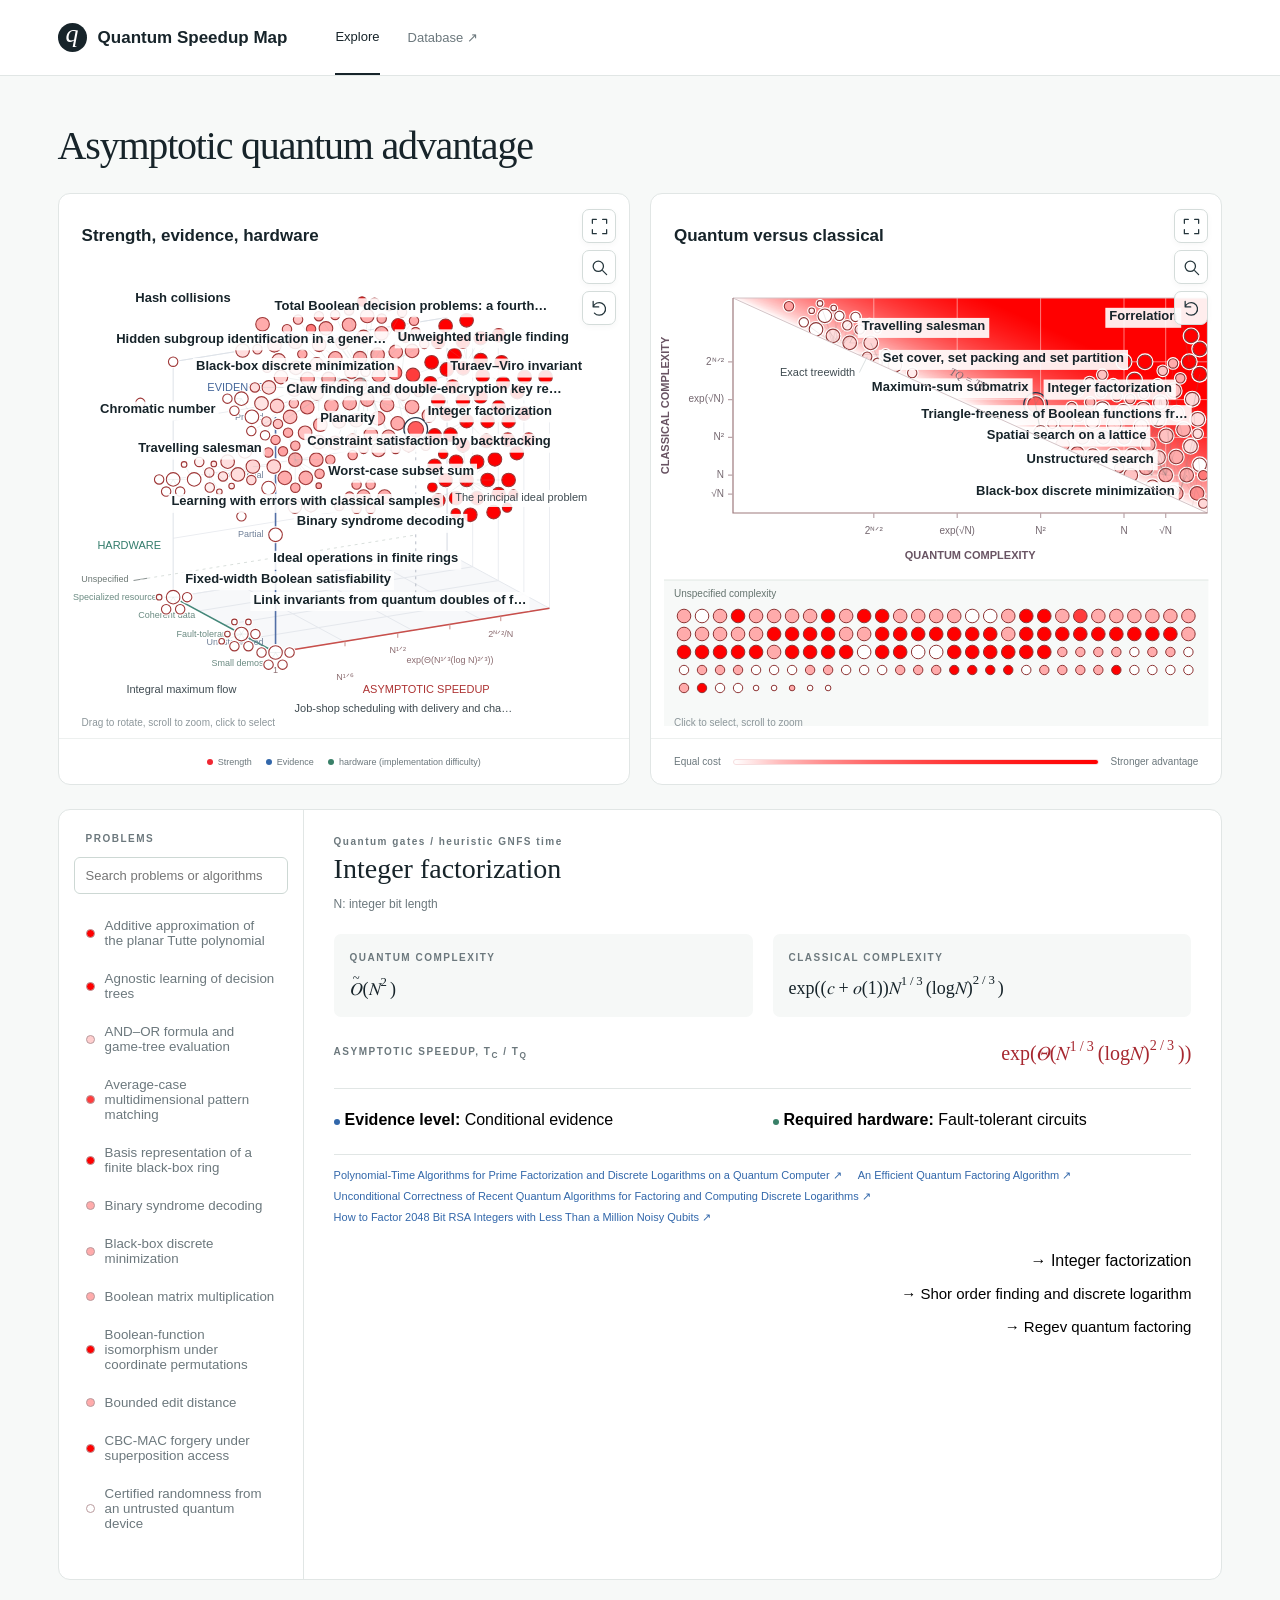
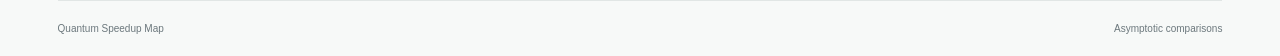
==== visualization/demo/index.html @ 0dfe5cfc "Expand catalogue to 211 problems and publish full searchable visualizations" ====
<!doctype html>
<html lang="en"><head><meta charset="utf-8"><meta name="viewport" content="width=device-width, initial-scale=1"><title>Quantum Speedup Map, Asymptotic View</title><link rel="stylesheet" href="style.css"></head>
<body>
<header><a class="brand" href="#"><span class="brand-icon">q</span>Quantum Speedup Map</a><nav><a href="#explore" class="active">Explore</a><a href="https://github.com/kkzky/Quantum-Speedup-Map" target="_blank" rel="noreferrer">Database ↗</a></nav></header>
<main id="explore">
<div class="intro"><h1>Asymptotic quantum advantage</h1></div>
<div class="charts"><section class="chart-card asymptotic-card"><div class="chart-heading"><h2>Strength, evidence, hardware</h2></div><div class="canvas-wrap"><canvas id="scene" aria-label="Rotatable three-dimensional asymptotic speedup map"></canvas><span class="plot-help">Drag to rotate, scroll to zoom, click to select</span></div><div class="axis-guide"><span><i class="dot red"></i>Strength</span><span><i class="dot blue"></i>Evidence</span><span><i class="dot green"></i>hardware (implementation difficulty)</span></div></section>
<section class="chart-card cost-card"><div class="chart-heading"><h2>Quantum versus classical</h2></div><div class="canvas-wrap"><canvas id="cost" aria-label="Asymptotic quantum and classical complexity, quantum advantage region only"></canvas><span class="plot-help">Click to select, scroll to zoom</span></div><div class="gradient-guide"><span>Equal cost</span><div class="gradient"></div><span>Stronger advantage</span></div></section></div>
<section class="selection"><aside><div class="eyebrow">PROBLEMS</div><label class="sr-only" for="problemFilter">Search problems or algorithms</label><input id="problemFilter" type="search" placeholder="Search problems or algorithms" autocomplete="off"><div id="problemList" role="list" aria-label="Select a problem"></div></aside><article id="detail" aria-live="polite" tabindex="-1"></article></section>
<footer><span>Quantum Speedup Map</span><span>Asymptotic comparisons</span></footer>
</main>
<main id="entryPage" class="entry-page" hidden><div class="entry-toolbar"><a class="back-link" href="#explore">← Back to map</a><div class="wiki-search"><label class="sr-only" for="wikiInput">Search problems and algorithms</label><input id="wikiInput" type="search" placeholder="Search problems or algorithms" autocomplete="off"><div id="wikiResults" class="search-results" role="listbox" aria-label="Matching pages" hidden></div></div></div><article id="entryContent"></article></main>
<div id="tooltip" role="tooltip" hidden></div>
<script src="sample-data.js"></script><script src="entry-pages.js"></script><script src="scene3d.js"></script><script src="cost2d.js"></script><script src="app.js"></script></body></html>
---- visualization/demo/style.css ----
:root{--ink:#17242a;--muted:#6c787d;--line:#e1e6e5;--paper:#f7f9f8;--red:#f02732;--blue:#3267aa;--green:#398068}*{box-sizing:border-box}html{scroll-behavior:smooth}body{margin:0;background:var(--paper);font-family:Inter,Segoe UI,Arial,sans-serif;color:var(--ink);font-size:14px}header{height:76px;border-bottom:1px solid var(--line);padding:0 4.5%;display:flex;align-items:center;gap:48px;background:#fff}.brand{font-size:17px;font-weight:650;display:flex;gap:11px;align-items:center;text-decoration:none;color:var(--ink)}.brand-icon{width:29px;height:29px;background:var(--ink);border-radius:50%;color:#fff;font:italic 26px Georgia;text-align:center;line-height:22px}nav{display:flex;gap:28px;height:100%;align-items:center}nav a{color:var(--muted);text-decoration:none;height:100%;display:flex;align-items:center;font-size:13px}nav a.active{color:var(--ink);border-bottom:2px solid var(--ink)}.prototype{margin-left:auto;font-size:10px;letter-spacing:1.3px;color:var(--muted);border:1px solid var(--line);padding:7px 10px;border-radius:4px}main{max-width:1580px;margin:auto;padding:0 4.5%}.intro{display:flex;justify-content:space-between;align-items:center;padding:36px 0 28px}.eyebrow,.field-label{font-size:10px;letter-spacing:1.5px;color:var(--muted);font-weight:600}.intro h1{font:400 40px Georgia,serif;letter-spacing:-1.2px;margin:10px 0}.intro p{color:var(--muted);margin:10px 0 0;font-size:14px}.intro-note{font-size:12px;color:var(--muted);line-height:1.8;position:relative;padding-left:21px}.redline{height:36px;width:3px;background:var(--red);position:absolute;left:0;top:4px}.controls{display:flex;align-items:center;background:white;border:1px solid var(--line);border-radius:10px;padding:17px 21px;margin-bottom:20px;gap:28px}.scale-label{min-width:138px;display:flex;flex-direction:column;gap:6px}.scale-label strong{font-size:18px;font-weight:500;font-variant-numeric:tabular-nums}.size-control{width:30%;max-width:350px}.size-control>div{display:flex;justify-content:space-between;color:var(--muted);font-size:10px;margin-top:3px}input[type=range]{accent-color:var(--ink);width:100%;cursor:pointer}.oracle-control{border-left:1px solid var(--line);padding-left:25px;display:flex;flex-direction:column;gap:6px}select{font:13px inherit;border:0;background:#f4f6f5;padding:7px 10px;color:var(--ink);border-radius:4px;min-width:195px}.control-note{margin-left:auto;color:var(--muted);font-size:11px;line-height:1.7}.charts{display:grid;grid-template-columns:1fr 1fr;gap:20px}.chart-card{border:1px solid var(--line);background:#fff;border-radius:12px;overflow:hidden}.chart-heading{height:84px;display:flex;align-items:center;justify-content:space-between;padding:18px 23px}.chart-heading h2{font-size:18px;font-weight:550;margin:8px 0 0}.quiet{border:1px solid var(--line);background:white;color:var(--muted);font-size:11px;padding:7px 9px;border-radius:5px;cursor:pointer}.pill{background:#f3f5f4;padding:6px 9px;border-radius:4px;color:var(--muted);font-size:10px}.canvas-wrap{height:405px;position:relative}canvas{display:block;width:100%;height:100%;touch-action:none}.plot-help{position:absolute;bottom:10px;left:23px;font-size:10px;color:#8d979b;pointer-events:none}.axis-guide,.gradient-guide{height:46px;display:flex;align-items:center;gap:15px;border-top:1px solid #edf0ef;padding:0 23px;font-size:10px;color:var(--muted)}.axis-guide span{white-space:nowrap}.dot{display:inline-block;width:6px;height:6px;border-radius:50%;margin-right:5px}.red{background:var(--red)}.blue{background:var(--blue)}.green{background:var(--green)}.gradient-guide{gap:12px}.gradient{height:6px;flex:1;background:linear-gradient(90deg,#fff 0%,#ffd8da 25%,#ff7d84 60%,#f00012 100%);border:1px solid #f6dedf;border-radius:3px}.strength-strip{display:flex;gap:20px;align-items:center;padding:16px 21px;background:#fff;border:1px solid var(--line);border-radius:9px;margin:16px 0 24px}.strength-strip .field-label{min-width:155px;font-size:9px}#landmarks{display:flex;justify-content:space-between;gap:12px;width:100%;font-family:Georgia,serif;font-size:14px}#landmarks span{display:flex;align-items:center;gap:8px}#landmarks i{display:inline-block;width:10px;height:10px;border-radius:3px;border:1px solid #d6b7b9}.selection{display:grid;grid-template-columns:245px 1fr;background:#fff;border:1px solid var(--line);border-radius:12px;overflow:hidden}.selection aside{padding:23px 15px;border-right:1px solid var(--line)}.selection aside>.eyebrow{padding-left:12px;margin-bottom:13px}.problem-button{width:100%;display:flex;align-items:center;gap:10px;text-align:left;padding:11px 12px;background:transparent;border:0;border-radius:6px;color:var(--muted);cursor:pointer;font:12px inherit;margin:1px 0}.problem-button:hover{background:#f7f9f8}.problem-button.selected{background:#f0f3f2;color:var(--ink);font-weight:600}.problem-swatch{width:9px;height:9px;border:1px solid #b99b9e;border-radius:50%;flex-shrink:0}#detail{padding:26px 30px;min-width:0}.detail-top{display:flex;justify-content:space-between;gap:20px}.detail-top h2{font:400 28px Georgia;margin:6px 0 9px}.detail-top p{font-size:12px;color:var(--muted);line-height:1.7;margin:0}.strength-value{text-align:right;white-space:nowrap}.strength-value strong{display:block;font:36px Georgia;margin-top:5px}.comparison{display:grid;grid-template-columns:1fr 1fr;gap:20px;margin:20px 0}.comparison>div{background:#f6f8f7;border-radius:7px;padding:14px 16px}.comparison .formula{font:22px Georgia;margin-top:8px;min-height:27px}.comparison p{font-size:11px;color:var(--muted);line-height:1.6;margin-bottom:0}.detail-meta{display:grid;grid-template-columns:1fr 1fr;gap:24px;font-size:12px;line-height:1.7}.detail-meta h3{font-size:11px;font-weight:600;margin:0 0 5px}.detail-meta p{margin:0;color:var(--muted)}.papers{border-top:1px solid var(--line);margin-top:20px;padding-top:14px;display:flex;flex-wrap:wrap;gap:8px 16px}.papers a{font-size:11px;color:var(--blue);text-decoration:none}.papers a:hover{text-decoration:underline}.method{padding:44px 0 20px}.method h2{font:26px Georgia;margin:9px 0 20px}.method-grid{display:grid;grid-template-columns:1fr 1fr;gap:40px}.method h3{font-size:13px;font-weight:600;margin:10px 0}.method p{font-size:12px;color:var(--muted);line-height:1.8}.method b{font-weight:500;color:var(--ink)}footer{border-top:1px solid var(--line);display:flex;justify-content:space-between;padding:22px 0;color:var(--muted);font-size:10px;margin-top:20px}#tooltip{position:fixed;z-index:30;background:#19272df2;color:white;padding:11px 14px;border-radius:7px;max-width:300px;pointer-events:none;font-size:12px;box-shadow:0 5px 20px #0002}#tooltip small{display:block;color:#b8c6cb;line-height:1.7;margin-top:4px}@media(max-width:1100px){main{padding:0 3%}.controls{gap:17px}.control-note{display:none}.axis-guide{gap:9px;padding:0 14px;font-size:9px}.chart-heading{padding:18px 17px}.chart-heading h2{font-size:16px}#landmarks{font-size:12px}.strength-strip .field-label{min-width:120px}}@media(max-width:850px){header{height:66px;padding:0 4%;gap:25px}.prototype{display:none}nav{gap:18px}.intro h1{font-size:31px}.intro-note{display:none}.charts{grid-template-columns:1fr}.canvas-wrap{height:410px}.controls{flex-wrap:wrap}.size-control{flex:1;width:auto}.oracle-control{width:100%;border-left:0;border-top:1px solid var(--line);padding:12px 0 0;flex-direction:row;align-items:center;justify-content:space-between}.selection{grid-template-columns:1fr}.selection aside{border-right:0;border-bottom:1px solid var(--line);padding:16px}.selection aside>.eyebrow{display:none}#problemList{display:flex;flex-wrap:wrap}.problem-button{width:auto;font-size:11px;padding:8px}.strength-strip{flex-direction:column;align-items:flex-start}#landmarks{flex-wrap:wrap;gap:13px}.method-grid{grid-template-columns:1fr;gap:4px}.detail-meta{grid-template-columns:1fr;gap:14px}.comparison{gap:10px}#detail{padding:21px}.detail-top h2{font-size:25px}}

@media(max-width:550px){header{gap:18px}.brand{font-size:13px;white-space:nowrap;gap:7px}.brand-icon{width:24px;height:24px;font-size:23px;line-height:19px}nav{gap:12px}nav a{font-size:11px}nav a:last-child{display:none}}

.limit-mark{font:italic 36px Georgia,serif;color:#7d8d92;padding-right:15px}.asymptotic-card .canvas-wrap{height:540px}.asymptotic-card .chart-heading h2{margin:0}.selection{margin-top:24px}.gain-row{display:flex;align-items:center;justify-content:space-between;gap:25px;border-bottom:1px solid var(--line);padding:0 0 20px;margin-bottom:18px}.gain-row strong{font:23px Georgia,serif;color:#a72830}.detail-meta{color:var(--muted);font-size:12px}.axis-guide{justify-content:center;gap:38px;font-size:11px}.intro{padding-bottom:24px}.intro h1{margin-bottom:0}.comparison .formula{font-size:21px;line-height:1.5}@media(max-width:850px){.asymptotic-card .canvas-wrap{height:465px}.axis-guide{gap:12px;font-size:9px;padding:0 9px}.gain-row{align-items:flex-start;flex-direction:column;gap:9px}.limit-mark{font-size:28px}.intro h1{font-size:28px}}@media(max-width:550px){.axis-guide{justify-content:flex-start;flex-wrap:wrap;height:auto;padding:12px;gap:9px 20px}.limit-mark{display:none}.comparison{grid-template-columns:1fr}.asymptotic-card .chart-heading h2{font-size:15px}}

.charts .canvas-wrap{height:460px}.charts .axis-guide{gap:14px;font-size:9px;padding:0 14px}.cost-card .chart-heading h2{margin:0}.charts .chart-heading h2{font-size:17px}.gradient{background:linear-gradient(90deg,#fff 0%,#ffcaca 20%,#ff9b9b 40%,#ff6d6d 60%,#ff3737 80%,#f00 100%)}@media(max-width:1100px){.charts .chart-heading{padding:16px}.charts .chart-heading h2{font-size:15px}}@media(max-width:850px){.charts{grid-template-columns:1fr}.charts .canvas-wrap{height:460px}}@media(max-width:550px){.charts .axis-guide{gap:8px 15px;font-size:9px}.charts .canvas-wrap{height:440px}}

[hidden]{display:none!important}
#detail{scroll-margin-top:20px;outline:none}
.detail-meta{font-size:16px;color:#000;line-height:1.65;gap:20px}
.detail-meta strong{font-weight:600}
.entry-navigation{display:flex;justify-content:flex-end;margin-top:24px}
.entry-navigation a{color:#000;font-size:16px;font-weight:500;text-decoration:none;line-height:1.6}
.entry-navigation a:hover{text-decoration:underline;text-underline-offset:4px}
.entry-page{max-width:1060px;padding-top:30px;padding-bottom:60px}
.back-link{display:inline-block;color:var(--ink);text-decoration:none;margin-bottom:24px;font-size:14px}
.back-link:hover{text-decoration:underline;text-underline-offset:4px}
#entryContent{background:#fff;border:1px solid var(--line);border-radius:12px;padding:42px 48px;color:#000;font:17px/1.8 Georgia,'Times New Roman',serif}
.document-heading{display:flex;align-items:center;flex-wrap:wrap;gap:16px;margin-bottom:32px;padding-bottom:26px;border-bottom:1px solid var(--line)}
.document-heading h1{font:400 36px/1.2 Georgia,serif;letter-spacing:-.5px;margin:0}
.label-cells{display:inline-flex;flex-shrink:0;border:1px solid #000}
.category-cell{display:inline-block;width:28px;height:16px;vertical-align:middle;border:1px solid #000}
.label-cells .category-cell{border:0}
.label-cells .category-cell+.category-cell{border-left:1px solid #000}
#entryContent section+section{margin-top:32px}
#entryContent h2{font:600 26px/1.4 Georgia,serif;margin:0 0 14px}
#entryContent .document-problem h2{font-size:21px}
.document-problem h2 span{font-weight:400}
#entryContent p{margin:0 0 18px;overflow-wrap:anywhere}
#entryContent a{color:#24528e;text-decoration:underline;text-decoration-color:#acbed5;text-underline-offset:3px;overflow-wrap:anywhere}
#entryContent a:hover{text-decoration-color:currentColor}
.document-dimension{margin-top:20px}
.document-dimension h3{display:flex;align-items:center;gap:10px;font:600 17px/1.6 'Segoe UI',Arial,sans-serif;margin:0 0 5px}
.document-dimension p{margin-bottom:0!important}
.historical-note{display:block;margin-top:14px;font-size:14px;line-height:1.75}
.algorithm-index{padding-left:22px;margin:0}
.algorithm-index li{padding-left:5px;margin-bottom:16px;overflow-wrap:anywhere}
.small-caps{font-variant:small-caps}
.math-inline{display:inline-block;max-width:100%;overflow-x:auto;vertical-align:middle;padding:3px 0;line-height:1.1}
.math-block{display:block;max-width:100%;overflow-x:auto;padding:10px 0;margin:4px 0}
#entryContent math{font-family:'Cambria Math','STIX Two Math',math;font-size:1.06em}
@media(max-width:850px){.detail-meta{font-size:16px;grid-template-columns:1fr;gap:12px}.entry-page{padding-top:24px}#entryContent{padding:30px}.document-heading h1{font-size:31px}}
@media(max-width:550px){#entryContent{padding:24px 20px;font-size:16px}.document-heading{gap:14px;margin-bottom:25px}.document-heading h1{font-size:28px}#entryContent h2{font-size:24px}#entryContent .document-problem h2{font-size:20px}.entry-navigation a{font-size:15px}.entry-page{padding-bottom:30px}}
@media(prefers-reduced-motion:reduce){html{scroll-behavior:auto}}

.entry-navigation{flex-direction:column;align-items:flex-end;gap:9px;text-align:right}
.entry-navigation .algorithm-link{font-size:15px;font-weight:400}
#entryContent .entry-navigation{border-top:1px solid var(--line);padding-top:22px;margin-top:30px}
#entryContent .entry-navigation a{color:var(--ink);text-decoration:none;font-family:'Segoe UI',Arial,sans-serif}
#entryContent .entry-navigation a:hover{text-decoration:underline}
.related-uses{margin-top:28px;font-size:15px;line-height:1.75}
.related-uses h3{font:600 17px/1.6 'Segoe UI',Arial,sans-serif;margin:0 0 10px}
.related-uses ul{padding-left:22px;margin:0}
.related-uses li{padding-left:5px;margin-bottom:12px}
.algorithm-applications{border-top:1px solid var(--line);margin:28px 0 0;padding:26px 0 0 22px}
.algorithm-applications li{padding-left:5px;margin-bottom:12px;overflow-wrap:anywhere}
.problem-anchor{scroll-margin-top:24px}
#entryContent h1,#entryContent h2{overflow-wrap:anywhere}
@media(max-width:550px){.entry-navigation{gap:12px}.entry-navigation a{max-width:100%;overflow-wrap:anywhere}.entry-navigation .algorithm-link{font-size:14px}.related-uses{font-size:15px}}
.sr-only{position:absolute;width:1px;height:1px;padding:0;margin:-1px;overflow:hidden;clip:rect(0,0,0,0);white-space:nowrap;border:0}
.chart-card{position:relative}.chart-heading{padding-right:68px}.chart-heading h2{max-width:calc(100% - 12px)}
.chart-tools{position:absolute;right:13px;top:15px;display:flex;flex-direction:column;gap:7px;z-index:8}
.icon-button{display:grid;place-items:center;width:34px;height:34px;border:1px solid #d4dcda;border-radius:7px;background:#ffffffed;color:#25363c;cursor:pointer;box-shadow:0 2px 6px #14282409}
.icon-button svg{width:19px;height:19px}.icon-button:hover,.icon-button[aria-expanded=true]{background:#eaf0ee;border-color:#7c9490}.icon-button:focus-visible,input:focus-visible,.search-results a:focus-visible,.search-results button:focus-visible{outline:2px solid #397a73;outline-offset:2px}
.chart-search{position:absolute;top:55px;right:57px;width:min(340px,calc(100% - 76px));padding:11px;background:#fff;border:1px solid var(--line);border-radius:9px;box-shadow:0 10px 30px #13232225;z-index:9}
.chart-search input,.wiki-search input,#problemFilter{width:100%;height:37px;border:1px solid #cdd8d4;border-radius:6px;padding:8px 11px;color:#17242a;background:#fff;font:13px 'Segoe UI',Arial,sans-serif}
.search-results{max-height:310px;overflow:auto;margin-top:8px;overscroll-behavior:contain;text-align:left}
.search-results button,.search-results a{display:block;width:100%;border:0;border-bottom:1px solid #edf1ef;padding:10px 8px;background:white;text-align:left;text-decoration:none;color:#17242a;font:13px/1.35 'Segoe UI',Arial,sans-serif;cursor:pointer;border-radius:3px}
.search-results button:hover,.search-results a:hover,.search-results [aria-selected=true]{background:#eef3f1}.search-results small{display:block;font-size:11px;color:#64736f;margin-top:4px}.no-results{color:#64736f;font-size:13px;padding:8px}
.chart-card:fullscreen,.chart-card.expanded-chart{width:100vw;height:100dvh;border:0;border-radius:0;background:white;display:flex;flex-direction:column}
.chart-card:fullscreen .canvas-wrap,.chart-card.expanded-chart .canvas-wrap{height:auto;flex:1;min-height:0}.chart-card:fullscreen .chart-heading,.chart-card.expanded-chart .chart-heading{height:66px;flex-shrink:0}.chart-card:fullscreen .axis-guide,.chart-card:fullscreen .gradient-guide,.chart-card.expanded-chart .axis-guide,.chart-card.expanded-chart .gradient-guide{flex-shrink:0}
.chart-card.expanded-chart{position:fixed;inset:0;z-index:100}.chart-card::backdrop{background:#fff}.chart-card:fullscreen #tooltip{z-index:20}
.entry-toolbar{display:flex;align-items:flex-start;justify-content:space-between;gap:24px;margin-bottom:24px;position:relative;z-index:9}.entry-toolbar .back-link{margin:9px 0}.wiki-search{position:relative;width:340px;max-width:60%}.wiki-search .search-results{position:absolute;right:0;top:36px;width:min(430px,80vw);background:white;border:1px solid var(--line);border-radius:7px;padding:6px;box-shadow:0 8px 25px #152c2420}
#problemFilter{margin-bottom:12px}#problemList{max-height:650px;overflow:auto;overscroll-behavior:contain}.selection aside{min-width:0}.comparison .formula{font-size:18px;overflow-wrap:anywhere}.gain-row strong{overflow-wrap:anywhere;font-size:20px}.comparison math{font-size:1em}.detail-meta{font-size:16px;color:#000}
@media(max-width:850px){#problemList{max-height:220px;display:block}.problem-button{width:100%}.selection aside>.eyebrow{display:block}.entry-toolbar{gap:15px}.wiki-search{max-width:65%;width:310px}}
@media(max-width:550px){.chart-tools{right:10px;top:12px}.icon-button{width:32px;height:32px}.chart-search{right:51px;top:51px;width:calc(100% - 65px)}.entry-toolbar{align-items:center;flex-wrap:wrap}.wiki-search{max-width:100%;width:100%}.entry-toolbar .back-link{margin:0 0 2px}.wiki-search .search-results{width:100%}.comparison .formula{font-size:17px}.chart-heading{padding-right:54px!important}.chart-heading h2{font-size:15px!important}}
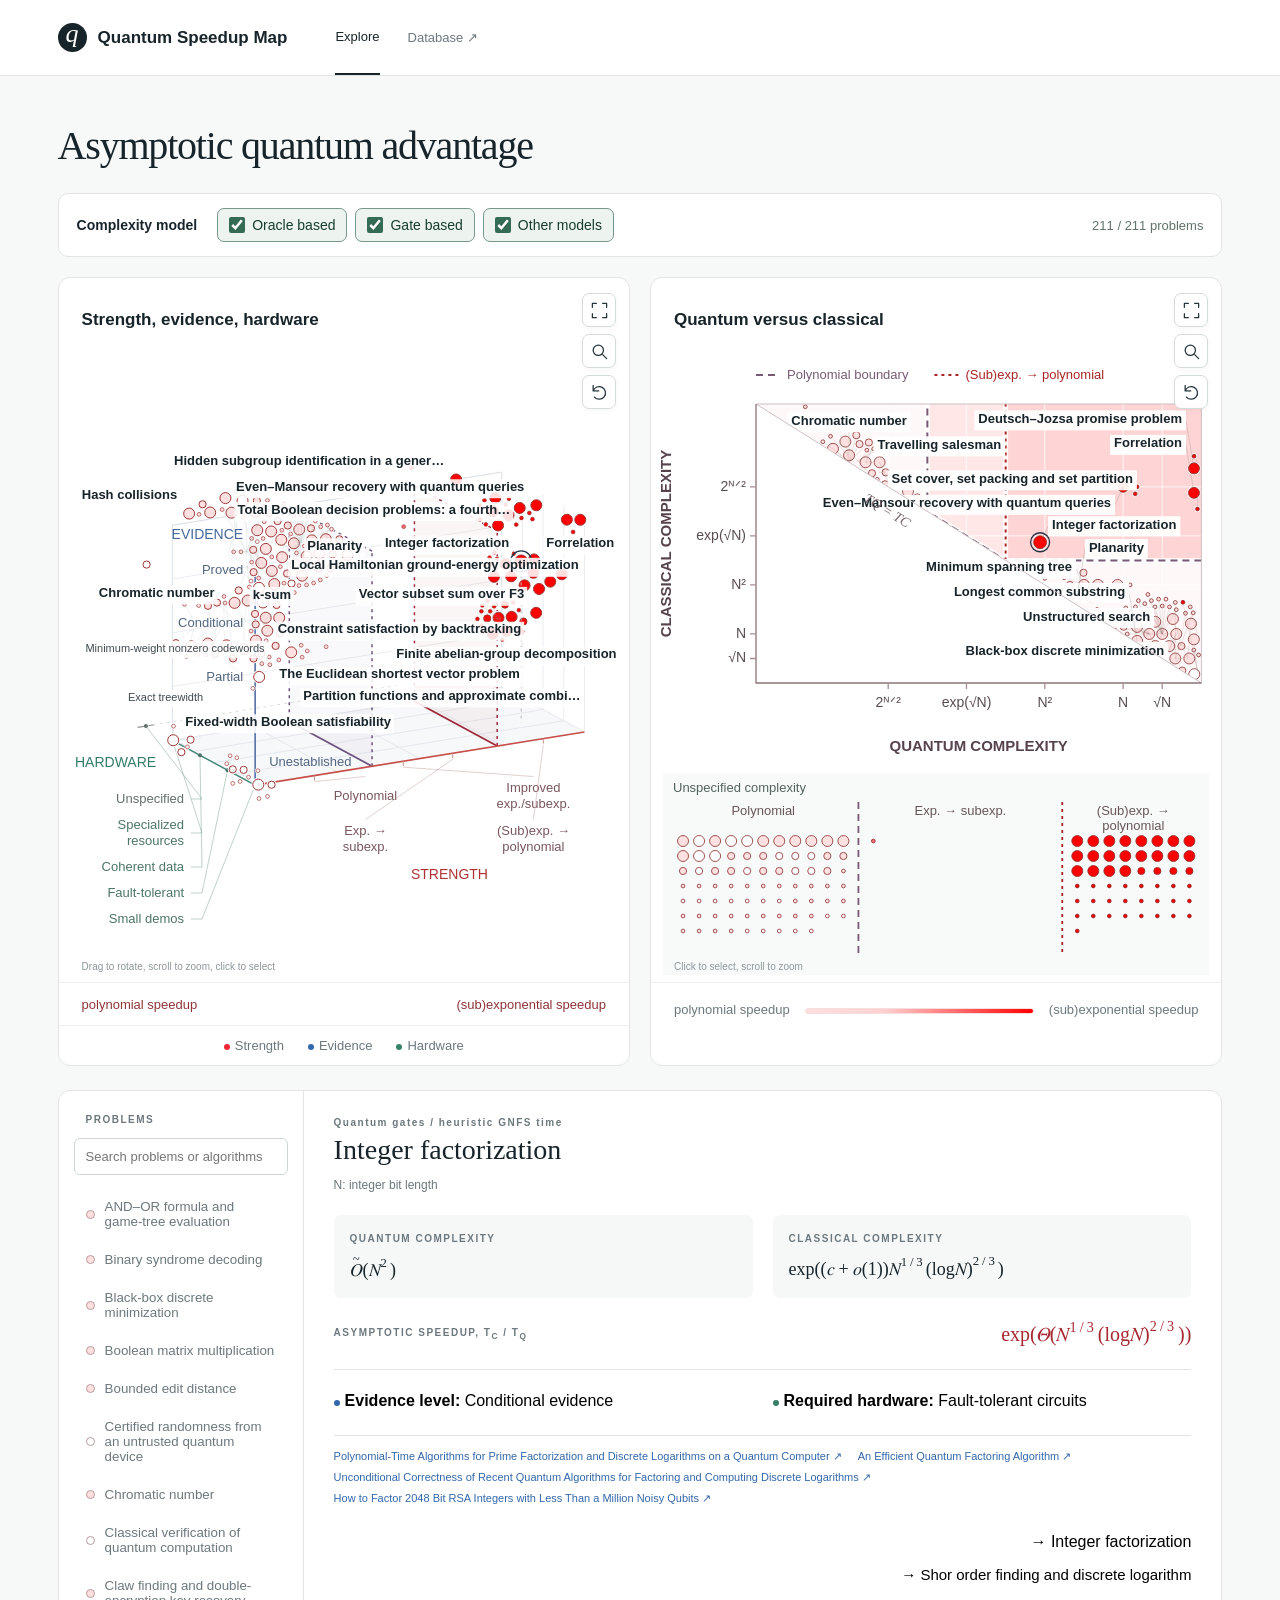
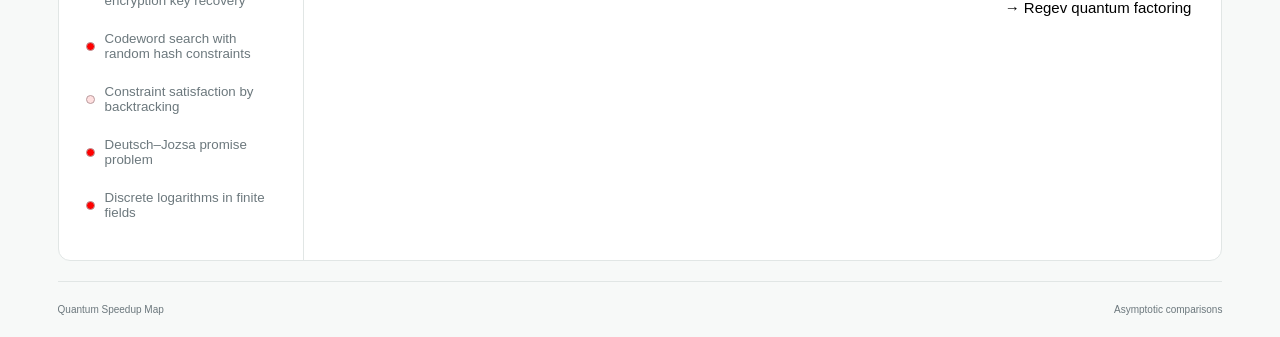
==== commit 9af30936: "Clarify speedup regions and add resource-model filters" ====
--- a/visualization/demo/index.html
+++ b/visualization/demo/index.html
@@ -1,14 +1,15 @@
 <!doctype html>
-<html lang="en"><head><meta charset="utf-8"><meta name="viewport" content="width=device-width, initial-scale=1"><title>Quantum Speedup Map, Asymptotic View</title><link rel="stylesheet" href="style.css"></head>
+<html lang="en"><head><meta charset="utf-8"><meta name="viewport" content="width=device-width, initial-scale=1"><title>Quantum Speedup Map, Asymptotic View</title><link rel="stylesheet" href="style.css?v=f6f741de76"></head>
 <body>
 <header><a class="brand" href="#"><span class="brand-icon">q</span>Quantum Speedup Map</a><nav><a href="#explore" class="active">Explore</a><a href="https://github.com/kkzky/Quantum-Speedup-Map" target="_blank" rel="noreferrer">Database ↗</a></nav></header>
 <main id="explore">
 <div class="intro"><h1>Asymptotic quantum advantage</h1></div>
-<div class="charts"><section class="chart-card asymptotic-card"><div class="chart-heading"><h2>Strength, evidence, hardware</h2></div><div class="canvas-wrap"><canvas id="scene" aria-label="Rotatable three-dimensional asymptotic speedup map"></canvas><span class="plot-help">Drag to rotate, scroll to zoom, click to select</span></div><div class="axis-guide"><span><i class="dot red"></i>Strength</span><span><i class="dot blue"></i>Evidence</span><span><i class="dot green"></i>hardware (implementation difficulty)</span></div></section>
-<section class="chart-card cost-card"><div class="chart-heading"><h2>Quantum versus classical</h2></div><div class="canvas-wrap"><canvas id="cost" aria-label="Asymptotic quantum and classical complexity, quantum advantage region only"></canvas><span class="plot-help">Click to select, scroll to zoom</span></div><div class="gradient-guide"><span>Equal cost</span><div class="gradient"></div><span>Stronger advantage</span></div></section></div>
+<div id="resourceControls" class="resource-controls"></div>
+<div class="charts"><section class="chart-card asymptotic-card"><div class="chart-heading"><h2>Strength, evidence, hardware</h2></div><div class="canvas-wrap"><canvas id="scene" aria-label="Rotatable three-dimensional asymptotic speedup map"></canvas><span class="plot-help">Drag to rotate, scroll to zoom, click to select</span></div><div class="strength-guide"><span>polynomial speedup</span><span>(sub)exponential speedup</span></div><div class="axis-guide"><span><i class="dot red"></i>Strength</span><span><i class="dot blue"></i>Evidence</span><span><i class="dot green"></i>Hardware</span></div></section>
+<section class="chart-card cost-card"><div class="chart-heading"><h2>Quantum versus classical</h2></div><div class="canvas-wrap"><canvas id="cost" aria-label="Asymptotic quantum and classical complexity, quantum advantage region only"></canvas><span class="plot-help">Click to select, scroll to zoom</span></div><div class="gradient-guide"><span>polynomial speedup</span><div class="gradient"></div><span>(sub)exponential speedup</span></div></section></div>
 <section class="selection"><aside><div class="eyebrow">PROBLEMS</div><label class="sr-only" for="problemFilter">Search problems or algorithms</label><input id="problemFilter" type="search" placeholder="Search problems or algorithms" autocomplete="off"><div id="problemList" role="list" aria-label="Select a problem"></div></aside><article id="detail" aria-live="polite" tabindex="-1"></article></section>
 <footer><span>Quantum Speedup Map</span><span>Asymptotic comparisons</span></footer>
 </main>
 <main id="entryPage" class="entry-page" hidden><div class="entry-toolbar"><a class="back-link" href="#explore">← Back to map</a><div class="wiki-search"><label class="sr-only" for="wikiInput">Search problems and algorithms</label><input id="wikiInput" type="search" placeholder="Search problems or algorithms" autocomplete="off"><div id="wikiResults" class="search-results" role="listbox" aria-label="Matching pages" hidden></div></div></div><article id="entryContent"></article></main>
 <div id="tooltip" role="tooltip" hidden></div>
-<script src="sample-data.js"></script><script src="entry-pages.js"></script><script src="scene3d.js"></script><script src="cost2d.js"></script><script src="app.js"></script></body></html>
+<script src="sample-data.js?v=57aaba82ed"></script><script src="entry-pages.js?v=a2a553e0ec"></script><script src="scene3d.js?v=592a93d992"></script><script src="cost2d.js?v=41f37de4a0"></script><script src="app.js?v=2d51c8d4a3"></script></body></html>
--- a/visualization/demo/style.css
+++ b/visualization/demo/style.css
@@ -75,3 +75,23 @@
 #problemFilter{margin-bottom:12px}#problemList{max-height:650px;overflow:auto;overscroll-behavior:contain}.selection aside{min-width:0}.comparison .formula{font-size:18px;overflow-wrap:anywhere}.gain-row strong{overflow-wrap:anywhere;font-size:20px}.comparison math{font-size:1em}.detail-meta{font-size:16px;color:#000}
 @media(max-width:850px){#problemList{max-height:220px;display:block}.problem-button{width:100%}.selection aside>.eyebrow{display:block}.entry-toolbar{gap:15px}.wiki-search{max-width:65%;width:310px}}
 @media(max-width:550px){.chart-tools{right:10px;top:12px}.icon-button{width:32px;height:32px}.chart-search{right:51px;top:51px;width:calc(100% - 65px)}.entry-toolbar{align-items:center;flex-wrap:wrap}.wiki-search{max-width:100%;width:100%}.entry-toolbar .back-link{margin:0 0 2px}.wiki-search .search-results{width:100%}.comparison .formula{font-size:17px}.chart-heading{padding-right:54px!important}.chart-heading h2{font-size:15px!important}}
+
+/* Shared model selection and spacious plot layout. */
+.resource-controls{margin:0 0 20px;padding:14px 18px;background:#fff;border:1px solid var(--line);border-radius:10px}
+.model-filters{display:flex;align-items:center;flex-wrap:wrap;gap:12px 20px}
+.model-filter-title{font-size:14px;font-weight:600}.model-options{display:flex;flex-wrap:wrap;gap:8px}
+.model-options label{display:inline-flex;align-items:center;gap:7px;padding:8px 11px;border:1px solid #d7dfdc;border-radius:7px;cursor:pointer;font-size:14px;background:#fff;color:#344640}
+.model-options label:has(input:checked){border-color:#78978b;background:#edf4f0;color:#183c2d}
+.model-options input{width:16px;height:16px;margin:0;accent-color:#346b55;cursor:pointer}.model-count{margin-left:auto;font-size:13px;color:#617269;font-variant-numeric:tabular-nums}
+.fullscreen-model-filters{display:none}.charts .canvas-wrap{height:620px}
+.chart-card:fullscreen .fullscreen-model-filters,.chart-card.expanded-chart .fullscreen-model-filters{display:flex}
+.chart-card:fullscreen .chart-heading,.chart-card.expanded-chart .chart-heading{height:auto;min-height:86px;gap:16px;flex-wrap:wrap;padding-right:65px;padding-bottom:14px}
+.fullscreen-model-filters .model-count{display:none}.chart-card:fullscreen .canvas-wrap,.chart-card.expanded-chart .canvas-wrap{height:auto;flex:1;min-height:0}
+.strength-guide{height:43px;display:flex;justify-content:space-between;align-items:center;gap:16px;padding:0 23px;font-size:13px;color:#8e3438;border-top:1px solid #edf0ef}
+.charts .axis-guide{height:40px;font-size:13px;gap:24px;padding:0 20px}
+.gradient-guide{font-size:13px;height:56px;gap:15px}.gradient-guide span{max-width:43%;line-height:1.3}.gradient-guide span:last-child{text-align:right}
+.gradient{min-width:20px;background:linear-gradient(90deg,#ffe0e0 0%,#ffd0d0 35%,#ff7070 65%,#f00 100%)}
+.chart-card:fullscreen .strength-guide,.chart-card.expanded-chart .strength-guide{flex-shrink:0}
+@media(max-width:1100px){.model-filters{gap:10px 14px}.model-filter-title{width:100%}.strength-guide,.gradient-guide{padding-left:16px;padding-right:16px}.charts .axis-guide{font-size:12px;gap:18px}}
+@media(max-width:850px){.charts .canvas-wrap{height:680px}.resource-controls{padding:13px}.model-count{margin-left:0}.intro{padding-top:24px}.strength-guide{font-size:13px}.chart-card:fullscreen .canvas-wrap,.chart-card.expanded-chart .canvas-wrap{height:auto}}
+@media(max-width:550px){.model-options{gap:6px}.model-options label{padding:7px 8px;font-size:13px;gap:5px}.strength-guide,.gradient-guide{font-size:12px;gap:12px}.charts .axis-guide{height:40px;font-size:12px;padding:0 14px;justify-content:center;gap:18px}.chart-card:fullscreen .chart-heading,.chart-card.expanded-chart .chart-heading{min-height:115px;gap:8px}.fullscreen-model-filters .model-options label{font-size:12px;padding:6px}.fullscreen-model-filters .model-options{gap:4px}}
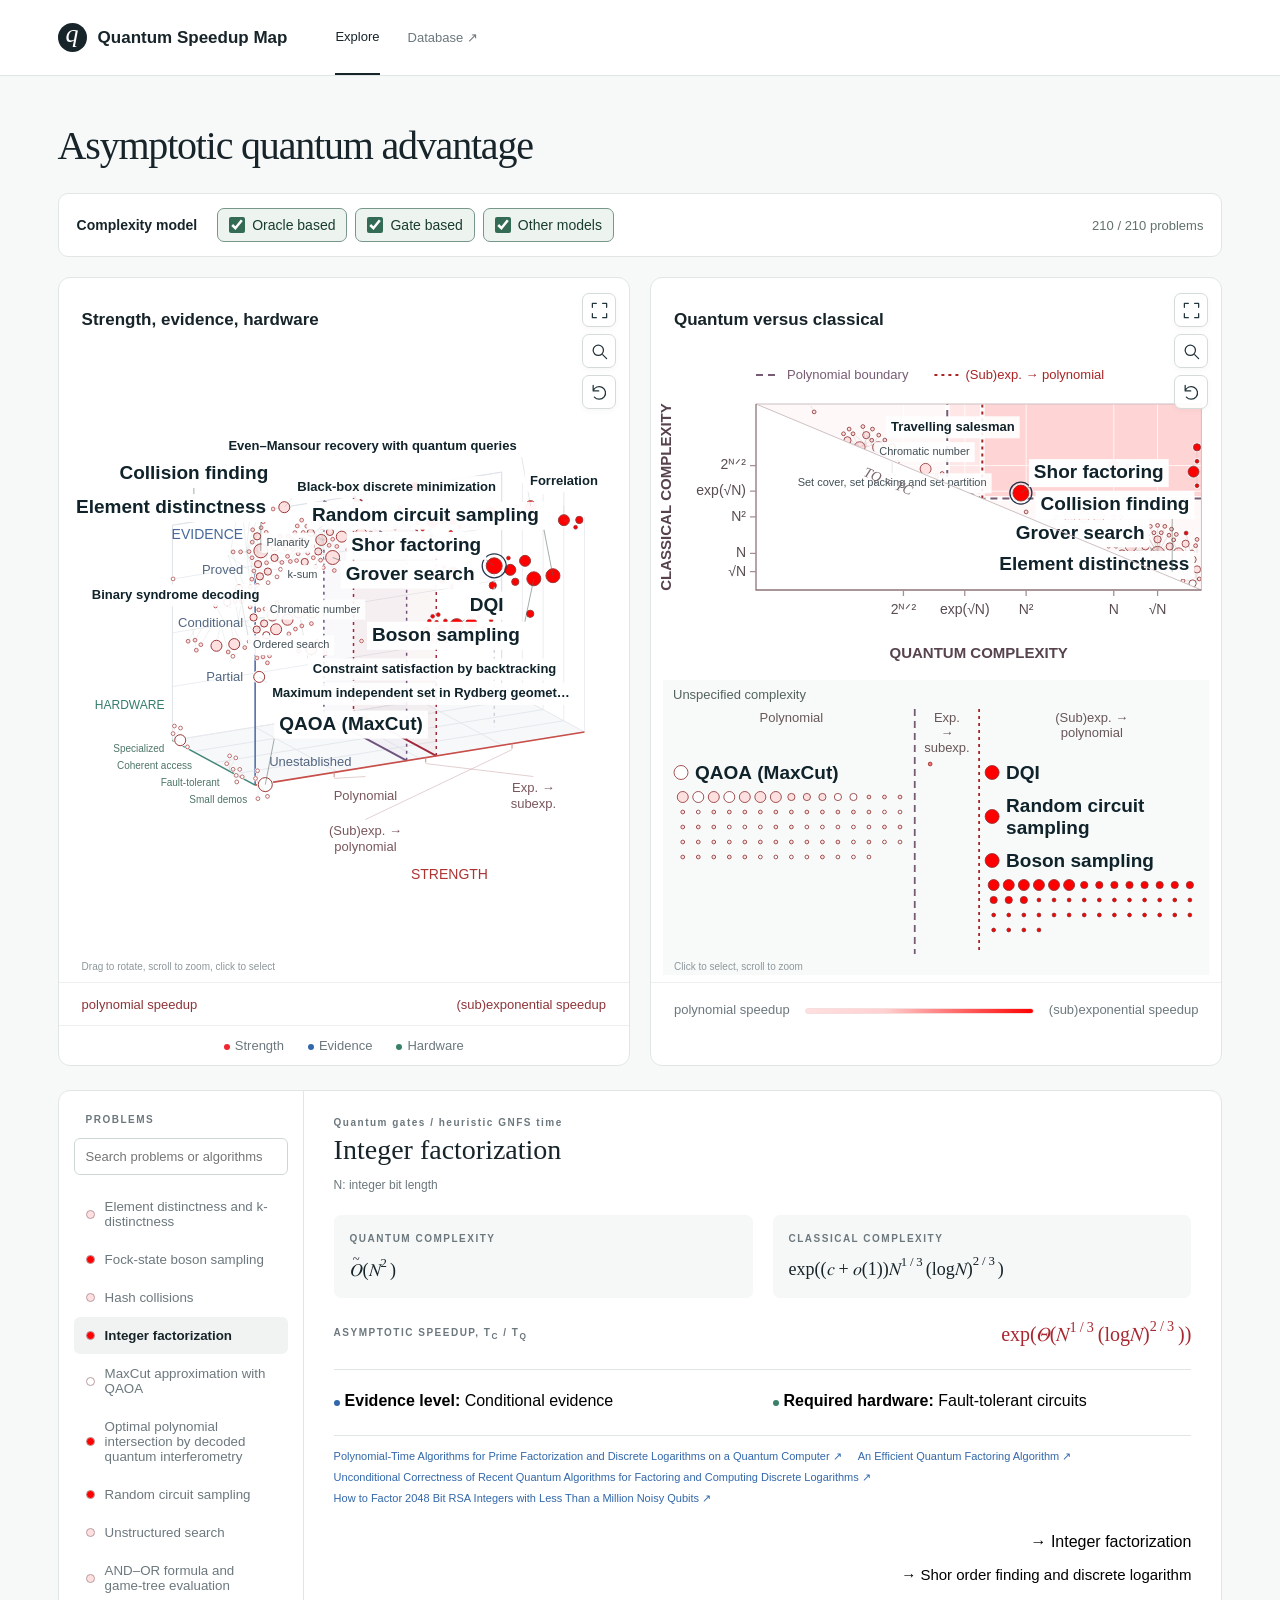
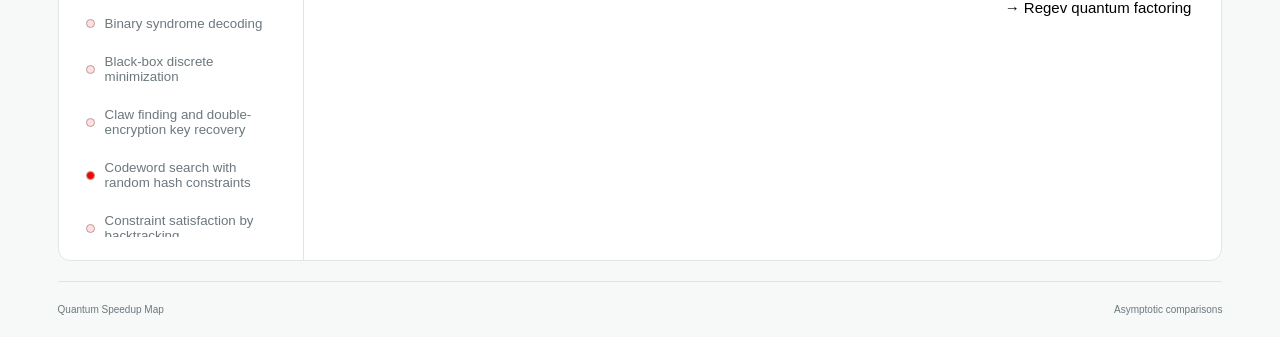
==== commit 8947d12f: "Emphasize eight landmark algorithms and simplify plot priorities" ====
--- a/visualization/demo/index.html
+++ b/visualization/demo/index.html
@@ -12,4 +12,4 @@
 </main>
 <main id="entryPage" class="entry-page" hidden><div class="entry-toolbar"><a class="back-link" href="#explore">← Back to map</a><div class="wiki-search"><label class="sr-only" for="wikiInput">Search problems and algorithms</label><input id="wikiInput" type="search" placeholder="Search problems or algorithms" autocomplete="off"><div id="wikiResults" class="search-results" role="listbox" aria-label="Matching pages" hidden></div></div></div><article id="entryContent"></article></main>
 <div id="tooltip" role="tooltip" hidden></div>
-<script src="sample-data.js?v=57aaba82ed"></script><script src="entry-pages.js?v=a2a553e0ec"></script><script src="scene3d.js?v=592a93d992"></script><script src="cost2d.js?v=41f37de4a0"></script><script src="app.js?v=2d51c8d4a3"></script></body></html>
+<script src="sample-data.js?v=1c52b04957"></script><script src="entry-pages.js?v=00170183a9"></script><script src="scene3d.js?v=e0153e77c2"></script><script src="cost2d.js?v=0d0059539d"></script><script src="app.js?v=0b7cad69d2"></script></body></html>
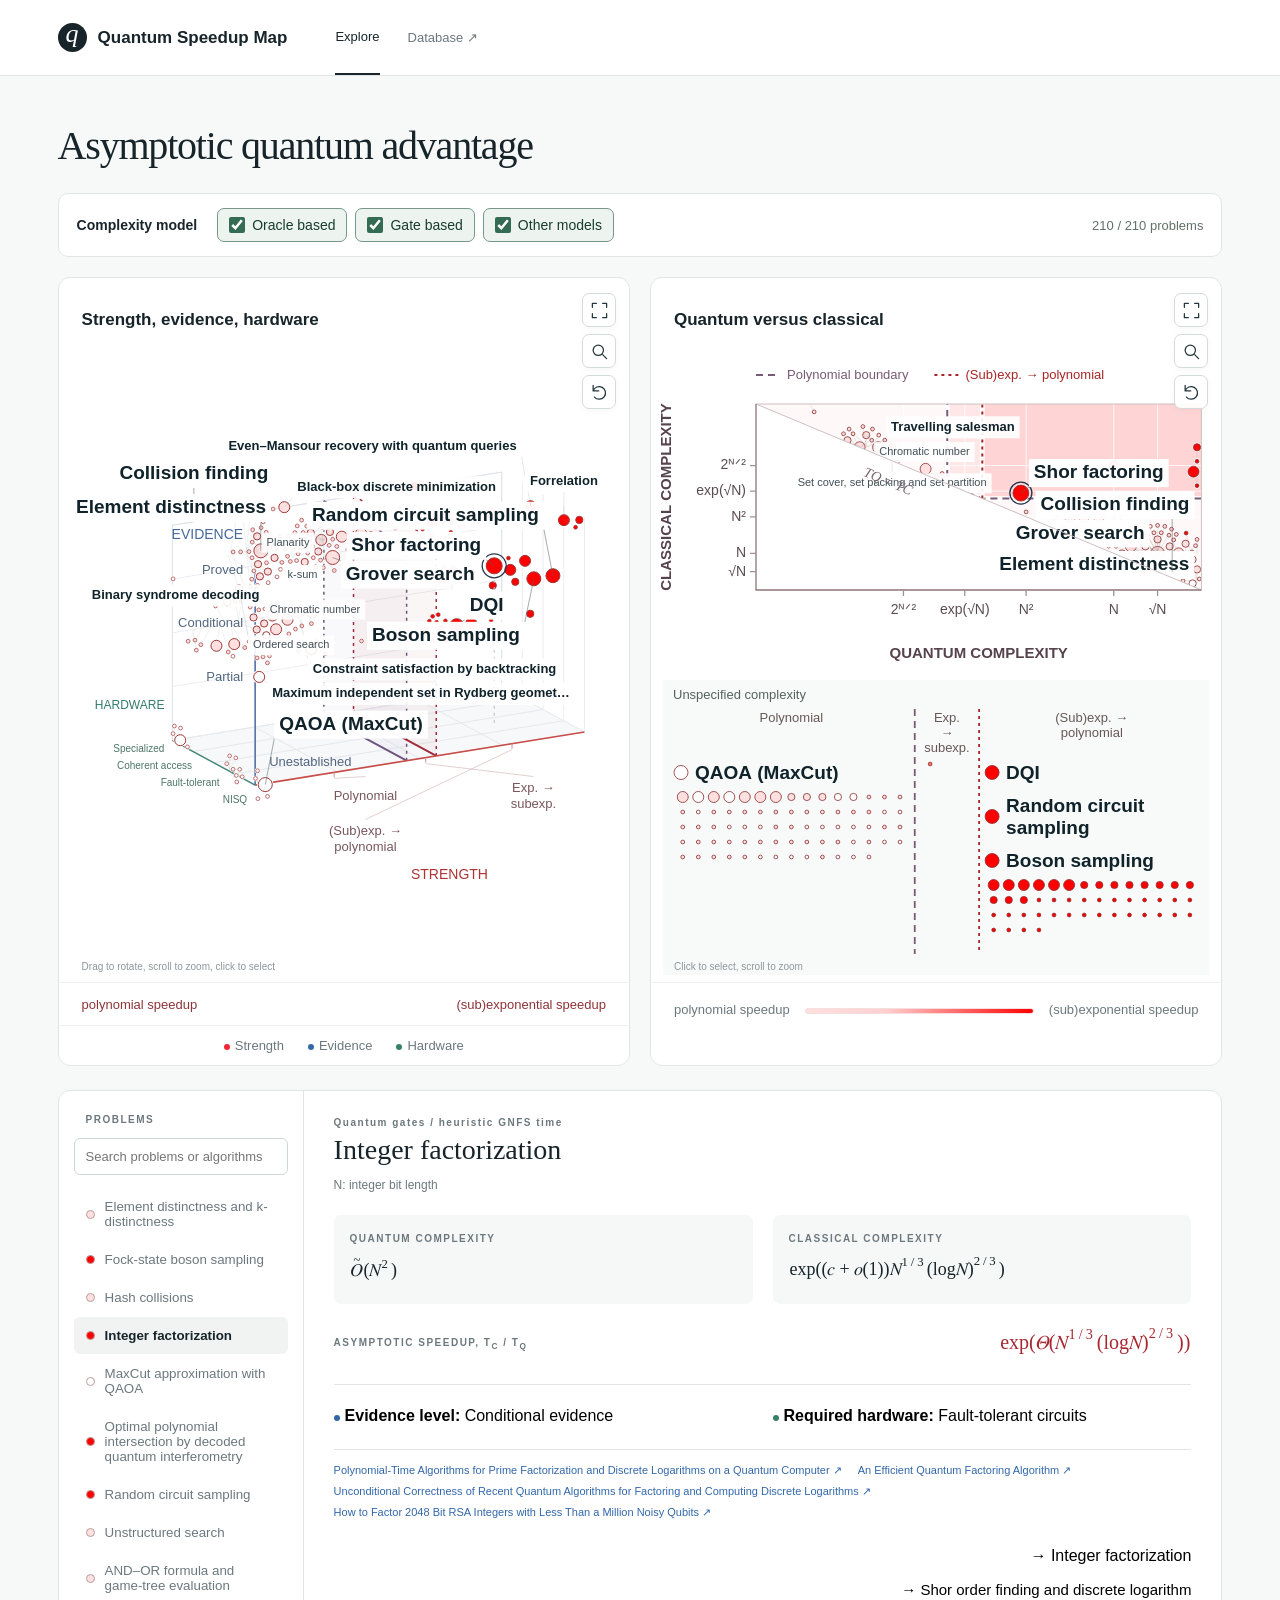
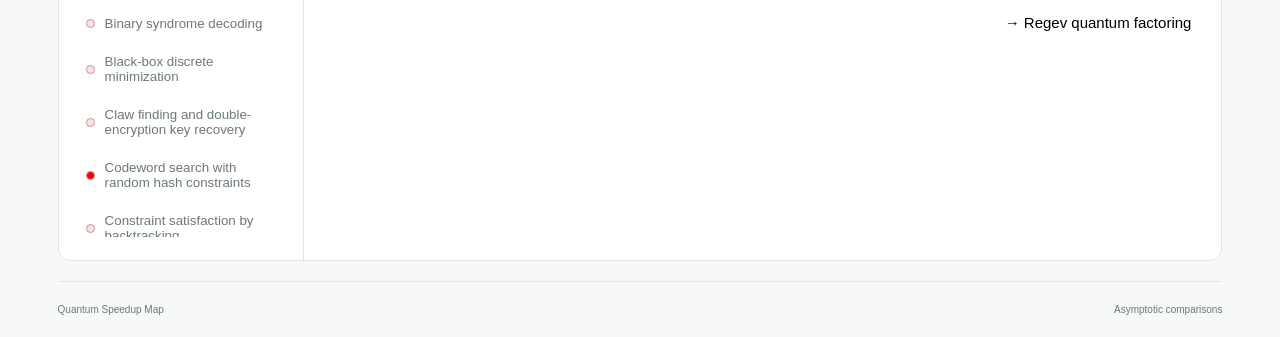
==== commit f7405bea: "Rename accessible hardware category NISQ and fix math overflow" ====
--- a/visualization/demo/index.html
+++ b/visualization/demo/index.html
@@ -1,5 +1,5 @@
 <!doctype html>
-<html lang="en"><head><meta charset="utf-8"><meta name="viewport" content="width=device-width, initial-scale=1"><title>Quantum Speedup Map, Asymptotic View</title><link rel="stylesheet" href="style.css?v=f6f741de76"></head>
+<html lang="en"><head><meta charset="utf-8"><meta name="viewport" content="width=device-width, initial-scale=1"><title>Quantum Speedup Map, Asymptotic View</title><link rel="stylesheet" href="style.css?v=92e5f92ae9"></head>
 <body>
 <header><a class="brand" href="#"><span class="brand-icon">q</span>Quantum Speedup Map</a><nav><a href="#explore" class="active">Explore</a><a href="https://github.com/kkzky/Quantum-Speedup-Map" target="_blank" rel="noreferrer">Database ↗</a></nav></header>
 <main id="explore">
@@ -12,4 +12,4 @@
 </main>
 <main id="entryPage" class="entry-page" hidden><div class="entry-toolbar"><a class="back-link" href="#explore">← Back to map</a><div class="wiki-search"><label class="sr-only" for="wikiInput">Search problems and algorithms</label><input id="wikiInput" type="search" placeholder="Search problems or algorithms" autocomplete="off"><div id="wikiResults" class="search-results" role="listbox" aria-label="Matching pages" hidden></div></div></div><article id="entryContent"></article></main>
 <div id="tooltip" role="tooltip" hidden></div>
-<script src="sample-data.js?v=1c52b04957"></script><script src="entry-pages.js?v=00170183a9"></script><script src="scene3d.js?v=e0153e77c2"></script><script src="cost2d.js?v=0d0059539d"></script><script src="app.js?v=0b7cad69d2"></script></body></html>
+<script src="sample-data.js?v=99b98fa2a3"></script><script src="entry-pages.js?v=c65b69d160"></script><script src="scene3d.js?v=71ce1451ff"></script><script src="cost2d.js?v=0d0059539d"></script><script src="app.js?v=d72b35c5c7"></script></body></html>
--- a/visualization/demo/style.css
+++ b/visualization/demo/style.css
@@ -37,8 +37,8 @@
 .algorithm-index{padding-left:22px;margin:0}
 .algorithm-index li{padding-left:5px;margin-bottom:16px;overflow-wrap:anywhere}
 .small-caps{font-variant:small-caps}
-.math-inline{display:inline-block;max-width:100%;overflow-x:auto;vertical-align:middle;padding:3px 0;line-height:1.1}
-.math-block{display:block;max-width:100%;overflow-x:auto;padding:10px 0;margin:4px 0}
+.math-inline{display:inline-block;max-width:100%;overflow-x:auto;overflow-y:hidden;vertical-align:middle;padding:.2em .05em .5em;line-height:normal}
+.math-block{display:block;max-width:100%;overflow-x:auto;overflow-y:hidden;padding:.6em .1em;margin:4px 0}
 #entryContent math{font-family:'Cambria Math','STIX Two Math',math;font-size:1.06em}
 @media(max-width:850px){.detail-meta{font-size:16px;grid-template-columns:1fr;gap:12px}.entry-page{padding-top:24px}#entryContent{padding:30px}.document-heading h1{font-size:31px}}
 @media(max-width:550px){#entryContent{padding:24px 20px;font-size:16px}.document-heading{gap:14px;margin-bottom:25px}.document-heading h1{font-size:28px}#entryContent h2{font-size:24px}#entryContent .document-problem h2{font-size:20px}.entry-navigation a{font-size:15px}.entry-page{padding-bottom:30px}}
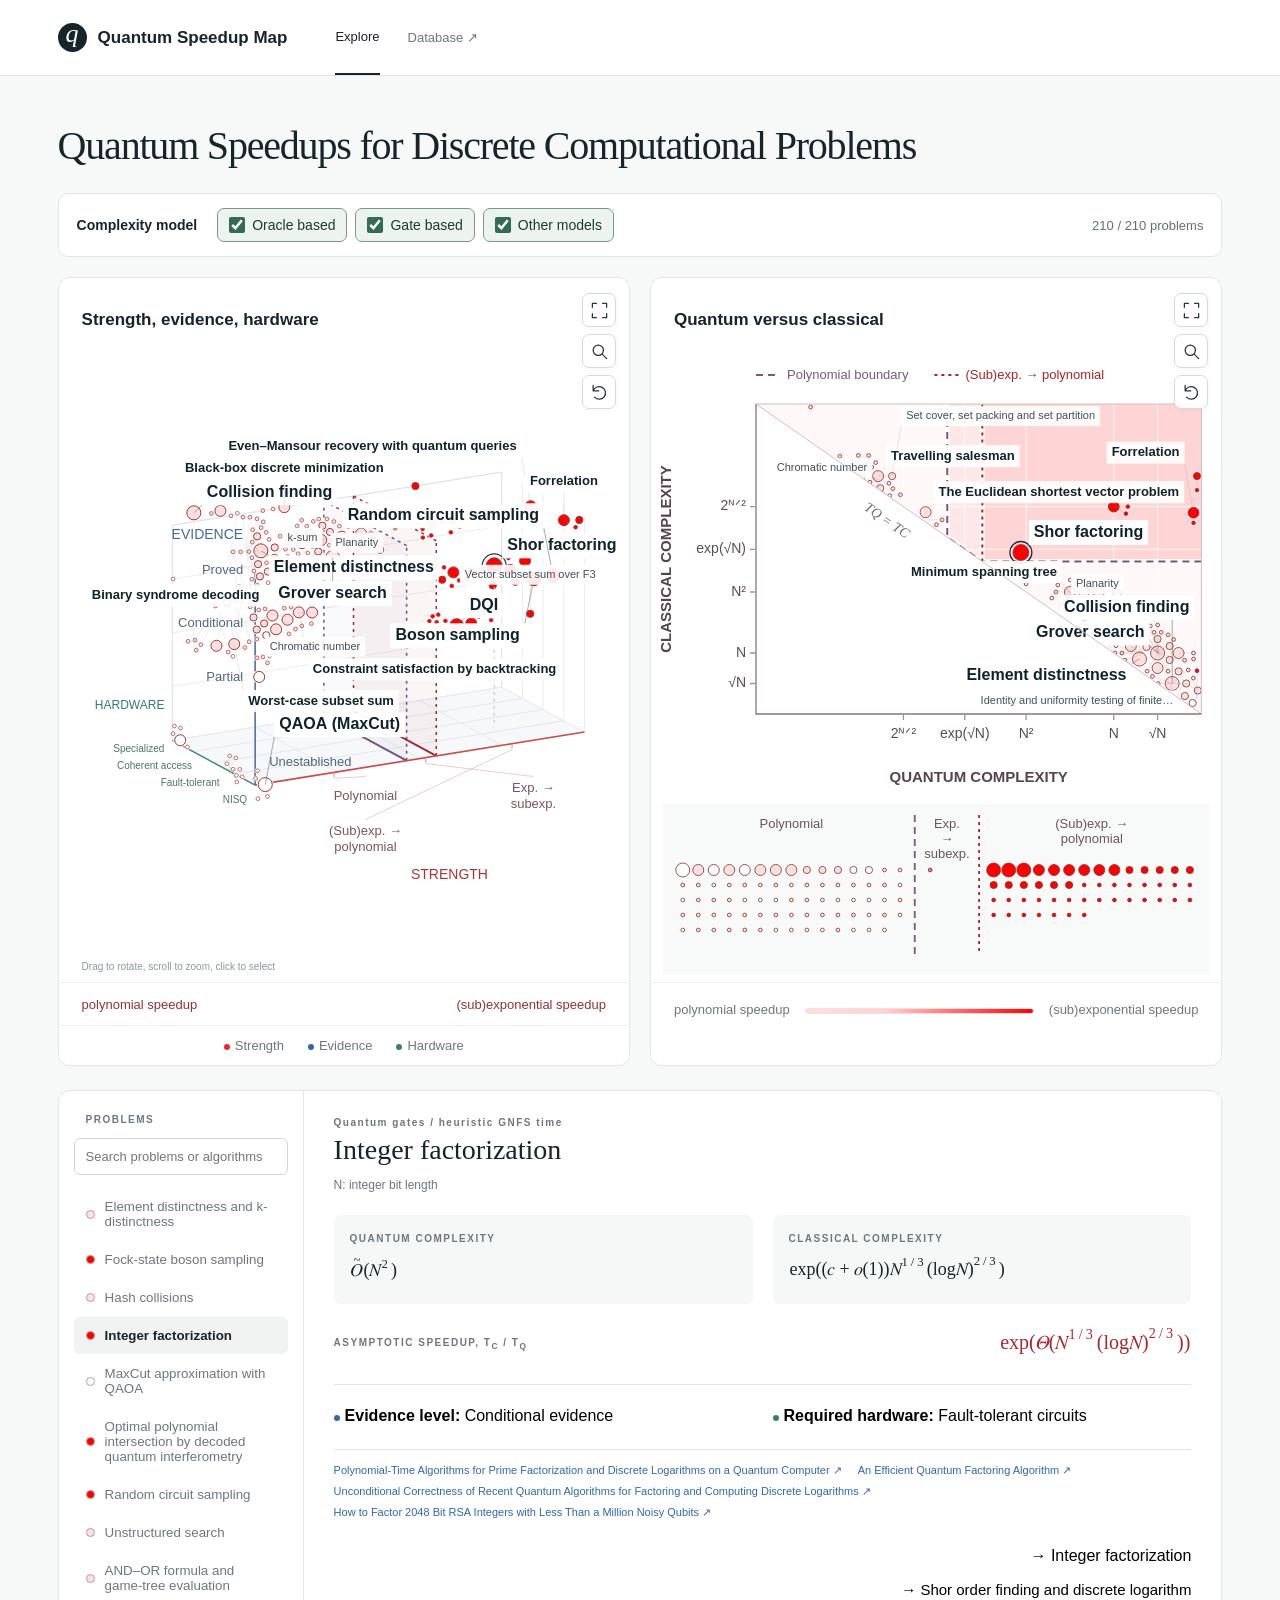
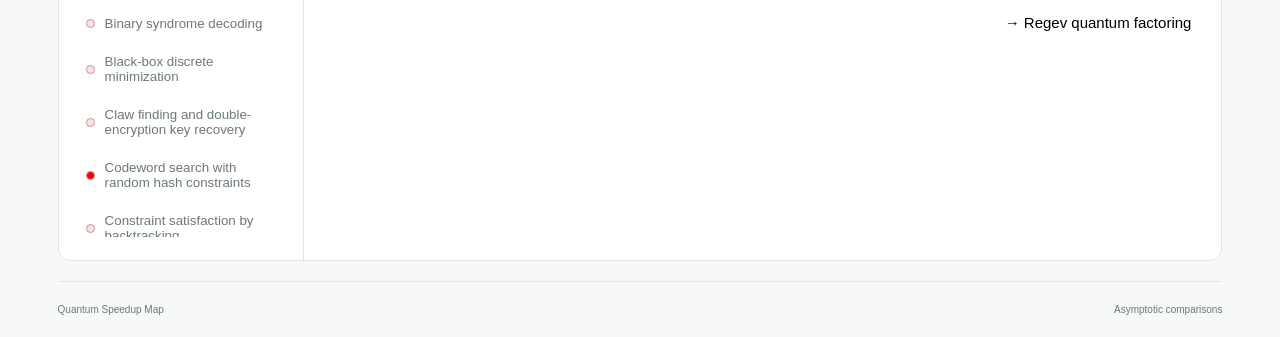
==== commit 5ff571d4: "Simplify chart labels and update the main title" ====
--- a/visualization/demo/index.html
+++ b/visualization/demo/index.html
@@ -3,13 +3,13 @@
 <body>
 <header><a class="brand" href="#"><span class="brand-icon">q</span>Quantum Speedup Map</a><nav><a href="#explore" class="active">Explore</a><a href="https://github.com/kkzky/Quantum-Speedup-Map" target="_blank" rel="noreferrer">Database ↗</a></nav></header>
 <main id="explore">
-<div class="intro"><h1>Asymptotic quantum advantage</h1></div>
+<div class="intro"><h1>Quantum Speedups for Discrete Computational Problems</h1></div>
 <div id="resourceControls" class="resource-controls"></div>
 <div class="charts"><section class="chart-card asymptotic-card"><div class="chart-heading"><h2>Strength, evidence, hardware</h2></div><div class="canvas-wrap"><canvas id="scene" aria-label="Rotatable three-dimensional asymptotic speedup map"></canvas><span class="plot-help">Drag to rotate, scroll to zoom, click to select</span></div><div class="strength-guide"><span>polynomial speedup</span><span>(sub)exponential speedup</span></div><div class="axis-guide"><span><i class="dot red"></i>Strength</span><span><i class="dot blue"></i>Evidence</span><span><i class="dot green"></i>Hardware</span></div></section>
-<section class="chart-card cost-card"><div class="chart-heading"><h2>Quantum versus classical</h2></div><div class="canvas-wrap"><canvas id="cost" aria-label="Asymptotic quantum and classical complexity, quantum advantage region only"></canvas><span class="plot-help">Click to select, scroll to zoom</span></div><div class="gradient-guide"><span>polynomial speedup</span><div class="gradient"></div><span>(sub)exponential speedup</span></div></section></div>
+<section class="chart-card cost-card"><div class="chart-heading"><h2>Quantum versus classical</h2></div><div class="canvas-wrap"><canvas id="cost" aria-label="Asymptotic quantum and classical complexity, quantum advantage region only"></canvas></div><div class="gradient-guide"><span>polynomial speedup</span><div class="gradient"></div><span>(sub)exponential speedup</span></div></section></div>
 <section class="selection"><aside><div class="eyebrow">PROBLEMS</div><label class="sr-only" for="problemFilter">Search problems or algorithms</label><input id="problemFilter" type="search" placeholder="Search problems or algorithms" autocomplete="off"><div id="problemList" role="list" aria-label="Select a problem"></div></aside><article id="detail" aria-live="polite" tabindex="-1"></article></section>
 <footer><span>Quantum Speedup Map</span><span>Asymptotic comparisons</span></footer>
 </main>
 <main id="entryPage" class="entry-page" hidden><div class="entry-toolbar"><a class="back-link" href="#explore">← Back to map</a><div class="wiki-search"><label class="sr-only" for="wikiInput">Search problems and algorithms</label><input id="wikiInput" type="search" placeholder="Search problems or algorithms" autocomplete="off"><div id="wikiResults" class="search-results" role="listbox" aria-label="Matching pages" hidden></div></div></div><article id="entryContent"></article></main>
 <div id="tooltip" role="tooltip" hidden></div>
-<script src="sample-data.js?v=99b98fa2a3"></script><script src="entry-pages.js?v=c65b69d160"></script><script src="scene3d.js?v=71ce1451ff"></script><script src="cost2d.js?v=0d0059539d"></script><script src="app.js?v=d72b35c5c7"></script></body></html>
+<script src="sample-data.js?v=99b98fa2a3"></script><script src="entry-pages.js?v=c65b69d160"></script><script src="scene3d.js?v=6893c1b924"></script><script src="cost2d.js?v=621b54d1da"></script><script src="app.js?v=d72b35c5c7"></script></body></html>
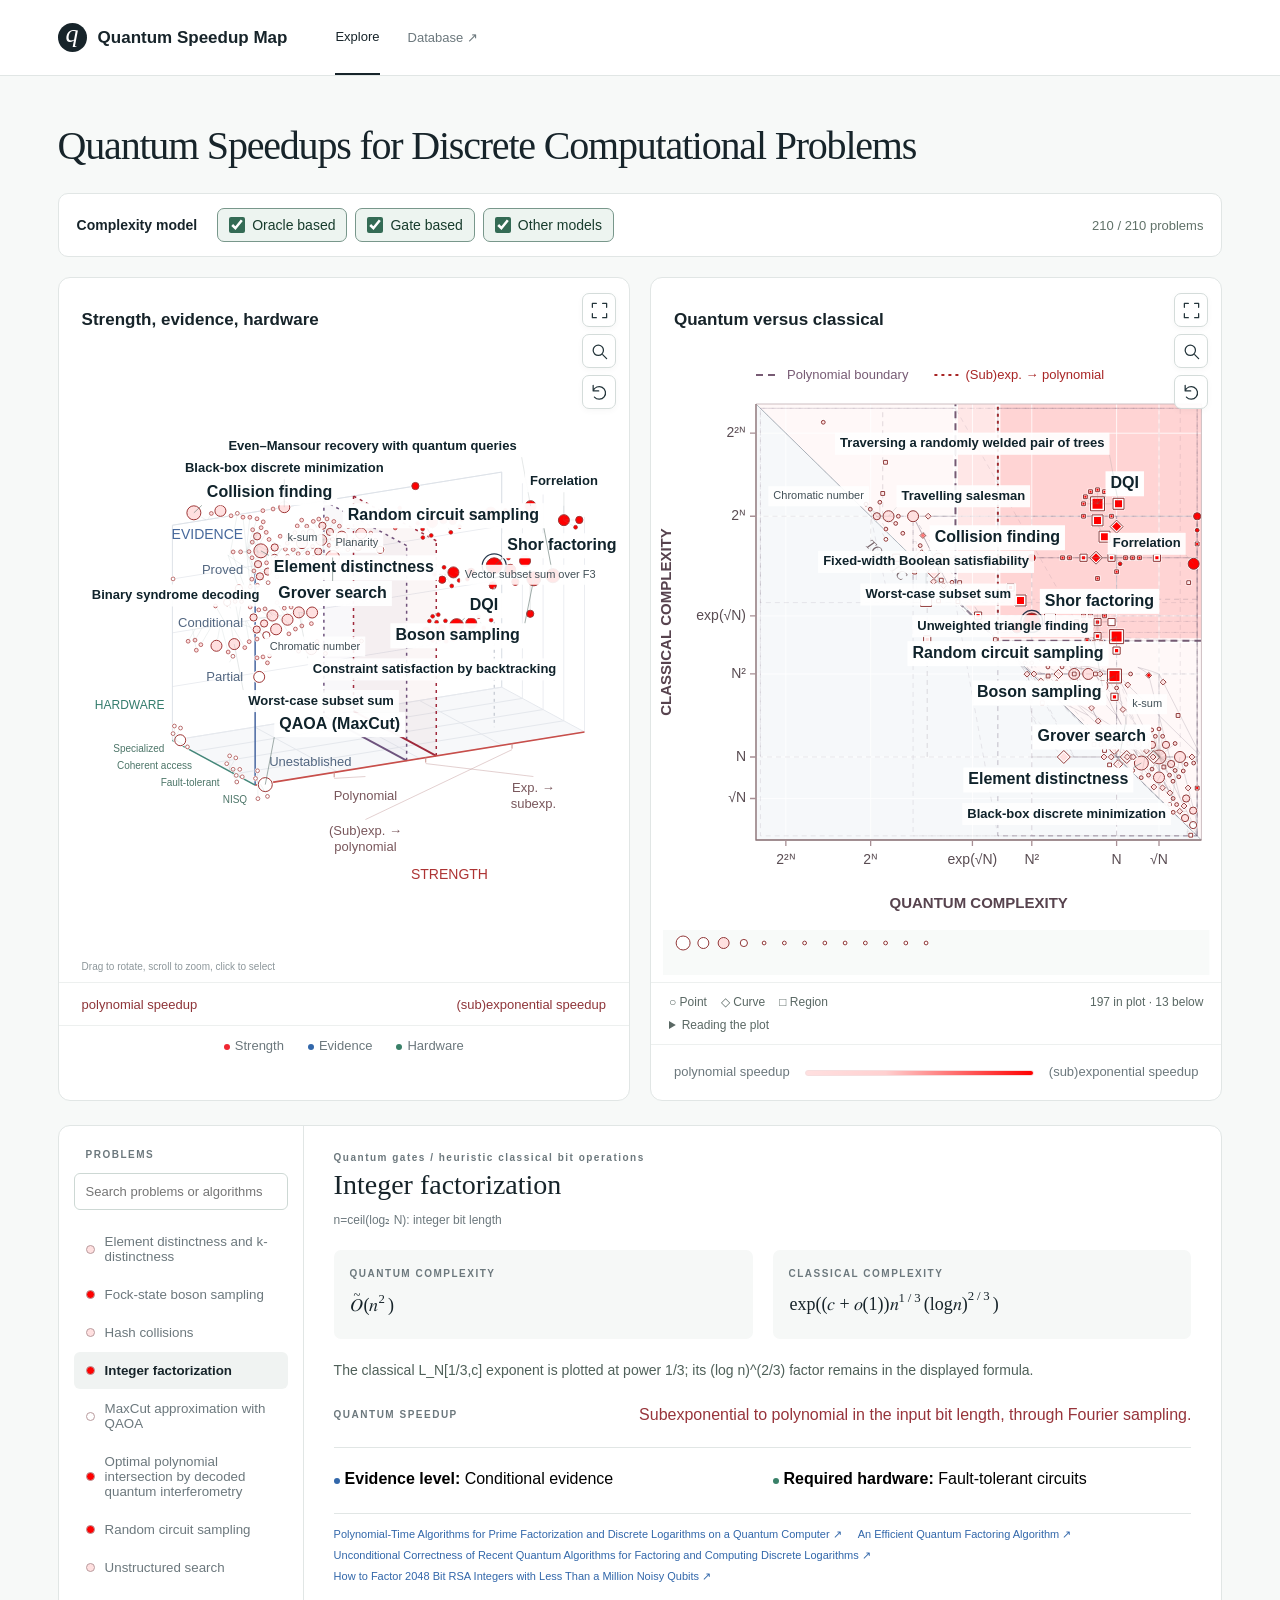
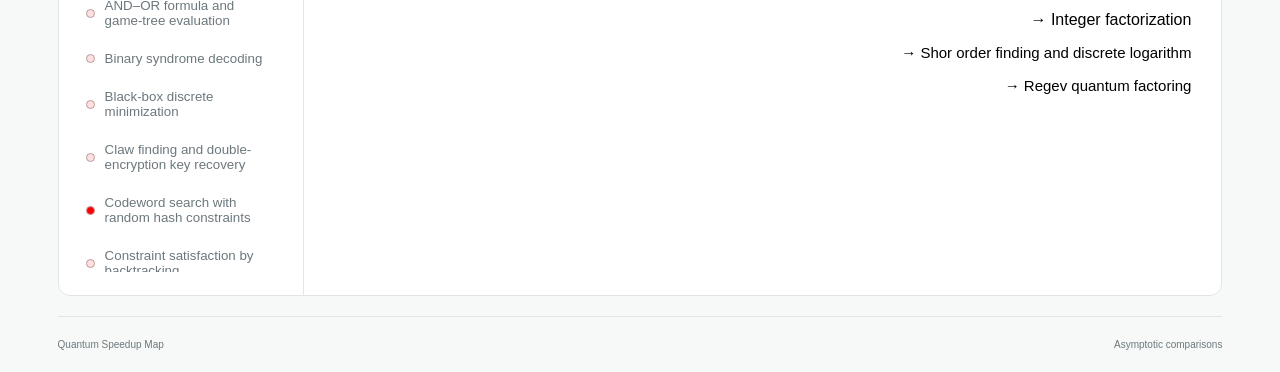
==== commit b4127c92: "Map comparable costs as points curves and parameter regions" ====
--- a/visualization/demo/index.html
+++ b/visualization/demo/index.html
@@ -1,15 +1,15 @@
 <!doctype html>
-<html lang="en"><head><meta charset="utf-8"><meta name="viewport" content="width=device-width, initial-scale=1"><title>Quantum Speedup Map, Asymptotic View</title><link rel="stylesheet" href="style.css?v=92e5f92ae9"></head>
+<html lang="en"><head><meta charset="utf-8"><meta name="viewport" content="width=device-width, initial-scale=1"><title>Quantum Speedup Map, Asymptotic View</title><link rel="stylesheet" href="style.css?v=b7fc708033"></head>
 <body>
 <header><a class="brand" href="#"><span class="brand-icon">q</span>Quantum Speedup Map</a><nav><a href="#explore" class="active">Explore</a><a href="https://github.com/kkzky/Quantum-Speedup-Map" target="_blank" rel="noreferrer">Database ↗</a></nav></header>
 <main id="explore">
 <div class="intro"><h1>Quantum Speedups for Discrete Computational Problems</h1></div>
 <div id="resourceControls" class="resource-controls"></div>
 <div class="charts"><section class="chart-card asymptotic-card"><div class="chart-heading"><h2>Strength, evidence, hardware</h2></div><div class="canvas-wrap"><canvas id="scene" aria-label="Rotatable three-dimensional asymptotic speedup map"></canvas><span class="plot-help">Drag to rotate, scroll to zoom, click to select</span></div><div class="strength-guide"><span>polynomial speedup</span><span>(sub)exponential speedup</span></div><div class="axis-guide"><span><i class="dot red"></i>Strength</span><span><i class="dot blue"></i>Evidence</span><span><i class="dot green"></i>Hardware</span></div></section>
-<section class="chart-card cost-card"><div class="chart-heading"><h2>Quantum versus classical</h2></div><div class="canvas-wrap"><canvas id="cost" aria-label="Asymptotic quantum and classical complexity, quantum advantage region only"></canvas></div><div class="gradient-guide"><span>polynomial speedup</span><div class="gradient"></div><span>(sub)exponential speedup</span></div></section></div>
+<section class="chart-card cost-card"><div class="chart-heading"><h2>Quantum versus classical</h2></div><div class="canvas-wrap"><canvas id="cost" aria-label="Quantum and classical complexity: points, parameter curves and growth-class regions"></canvas></div><div class="cost-geometry-guide"><div><span>○ Point</span><span>◇ Curve</span><span>□ Region</span><span id="costCoverage"></span></div><details><summary>Reading the plot</summary><p>The axes use a compressed growth scale. Curves retain parameter dependence; regions show the possible growth classes when parameters or degrees are unspecified. Diamonds and squares identify these shapes. Select one to highlight its full extent and read its assumptions. The lower panel contains comparisons without a matched complexity bound.</p></details></div><div class="gradient-guide"><span>polynomial speedup</span><div class="gradient"></div><span>(sub)exponential speedup</span></div></section></div>
 <section class="selection"><aside><div class="eyebrow">PROBLEMS</div><label class="sr-only" for="problemFilter">Search problems or algorithms</label><input id="problemFilter" type="search" placeholder="Search problems or algorithms" autocomplete="off"><div id="problemList" role="list" aria-label="Select a problem"></div></aside><article id="detail" aria-live="polite" tabindex="-1"></article></section>
 <footer><span>Quantum Speedup Map</span><span>Asymptotic comparisons</span></footer>
 </main>
 <main id="entryPage" class="entry-page" hidden><div class="entry-toolbar"><a class="back-link" href="#explore">← Back to map</a><div class="wiki-search"><label class="sr-only" for="wikiInput">Search problems and algorithms</label><input id="wikiInput" type="search" placeholder="Search problems or algorithms" autocomplete="off"><div id="wikiResults" class="search-results" role="listbox" aria-label="Matching pages" hidden></div></div></div><article id="entryContent"></article></main>
 <div id="tooltip" role="tooltip" hidden></div>
-<script src="sample-data.js?v=99b98fa2a3"></script><script src="entry-pages.js?v=c65b69d160"></script><script src="scene3d.js?v=6893c1b924"></script><script src="cost2d.js?v=621b54d1da"></script><script src="app.js?v=d72b35c5c7"></script></body></html>
+<script src="sample-data.js?v=72b6d21178"></script><script src="entry-pages.js?v=c65b69d160"></script><script src="scene3d.js?v=6893c1b924"></script><script src="cost2d.js?v=98a09830f4"></script><script src="app.js?v=0b061859b9"></script></body></html>
--- a/visualization/demo/style.css
+++ b/visualization/demo/style.css
@@ -39,6 +39,8 @@
 .small-caps{font-variant:small-caps}
 .math-inline{display:inline-block;max-width:100%;overflow-x:auto;overflow-y:hidden;vertical-align:middle;padding:.2em .05em .5em;line-height:normal}
 .math-block{display:block;max-width:100%;overflow-x:auto;overflow-y:hidden;padding:.6em .1em;margin:4px 0}
+.cost-geometry-guide{padding:10px 18px;color:#5a6864;font-size:12px;border-top:1px solid #edf0ef;flex-shrink:0;line-height:1.5}
+.cost-geometry-guide>div{display:flex;flex-wrap:wrap;gap:5px 14px;align-items:center}.cost-geometry-guide #costCoverage{margin-left:auto;font-variant-numeric:tabular-nums}.cost-geometry-guide details{margin-top:5px}.cost-geometry-guide summary{cursor:pointer}.cost-geometry-guide p{max-width:75ch;margin:7px 0 2px}.cost-comparison-note{font-size:14px;line-height:1.6;color:#4f6059;margin:0 0 20px;overflow-wrap:anywhere}.gain-text{font-size:16px;line-height:1.6;color:#97343b;max-width:75ch;overflow-wrap:anywhere}.gain-row>.field-label{flex-shrink:0}#tooltip{max-height:70vh;overflow:hidden}
 #entryContent math{font-family:'Cambria Math','STIX Two Math',math;font-size:1.06em}
 @media(max-width:850px){.detail-meta{font-size:16px;grid-template-columns:1fr;gap:12px}.entry-page{padding-top:24px}#entryContent{padding:30px}.document-heading h1{font-size:31px}}
 @media(max-width:550px){#entryContent{padding:24px 20px;font-size:16px}.document-heading{gap:14px;margin-bottom:25px}.document-heading h1{font-size:28px}#entryContent h2{font-size:24px}#entryContent .document-problem h2{font-size:20px}.entry-navigation a{font-size:15px}.entry-page{padding-bottom:30px}}
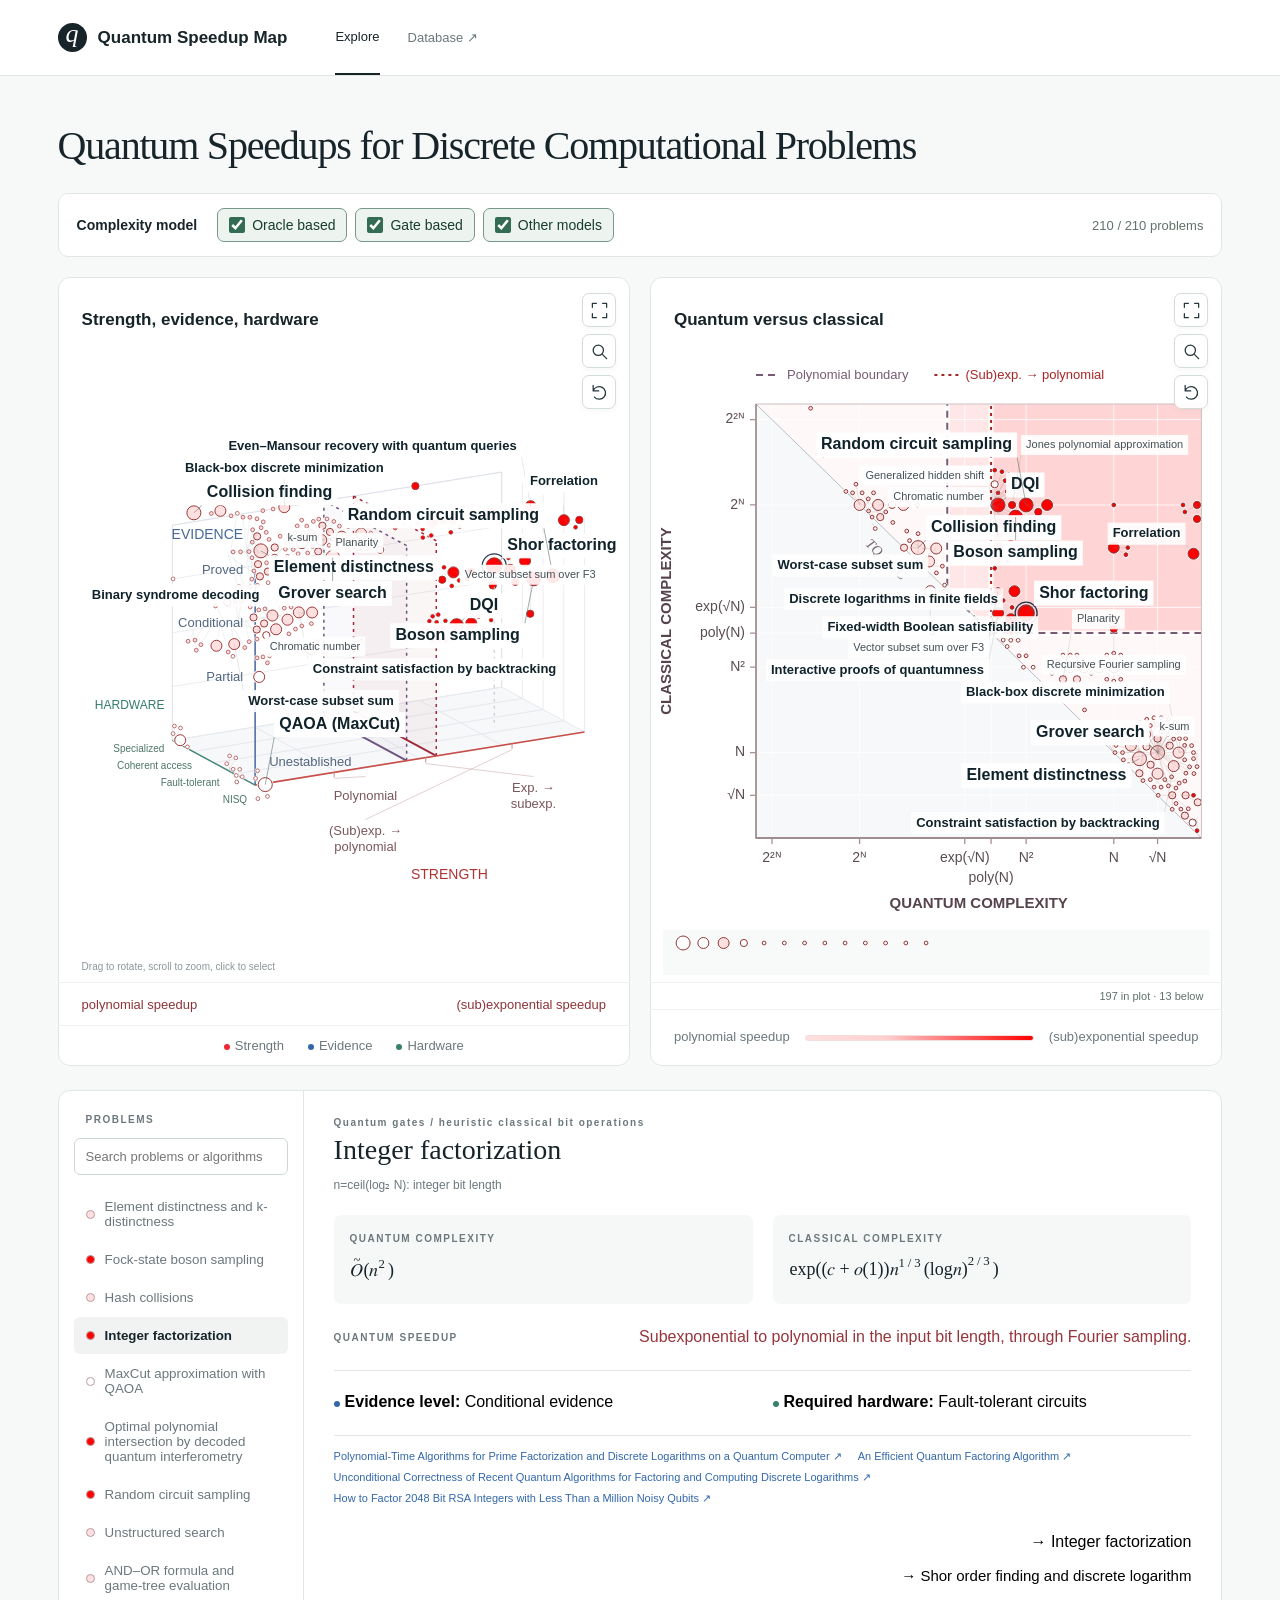
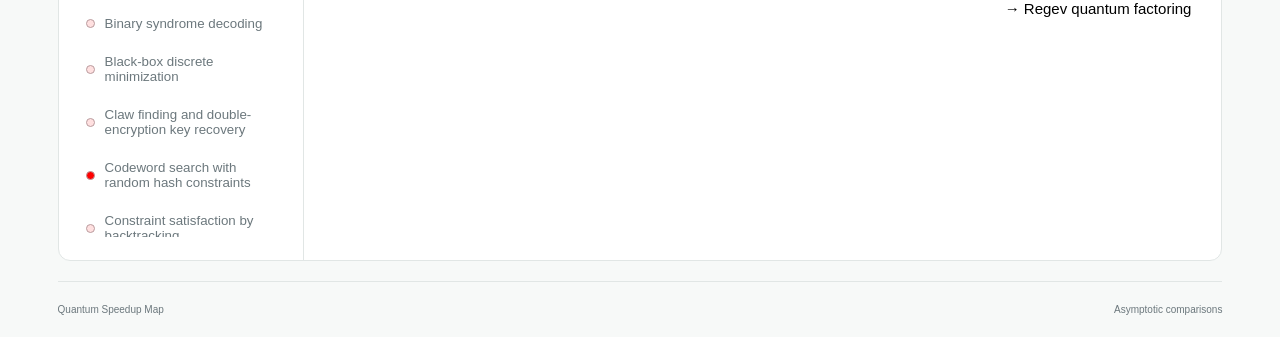
==== commit 811180ca: "Use principal comparison regimes as single plot points" ====
--- a/visualization/demo/index.html
+++ b/visualization/demo/index.html
@@ -1,15 +1,15 @@
 <!doctype html>
-<html lang="en"><head><meta charset="utf-8"><meta name="viewport" content="width=device-width, initial-scale=1"><title>Quantum Speedup Map, Asymptotic View</title><link rel="stylesheet" href="style.css?v=b7fc708033"></head>
+<html lang="en"><head><meta charset="utf-8"><meta name="viewport" content="width=device-width, initial-scale=1"><title>Quantum Speedup Map, Asymptotic View</title><link rel="stylesheet" href="style.css?v=b4c20beabd"></head>
 <body>
 <header><a class="brand" href="#"><span class="brand-icon">q</span>Quantum Speedup Map</a><nav><a href="#explore" class="active">Explore</a><a href="https://github.com/kkzky/Quantum-Speedup-Map" target="_blank" rel="noreferrer">Database ↗</a></nav></header>
 <main id="explore">
 <div class="intro"><h1>Quantum Speedups for Discrete Computational Problems</h1></div>
 <div id="resourceControls" class="resource-controls"></div>
 <div class="charts"><section class="chart-card asymptotic-card"><div class="chart-heading"><h2>Strength, evidence, hardware</h2></div><div class="canvas-wrap"><canvas id="scene" aria-label="Rotatable three-dimensional asymptotic speedup map"></canvas><span class="plot-help">Drag to rotate, scroll to zoom, click to select</span></div><div class="strength-guide"><span>polynomial speedup</span><span>(sub)exponential speedup</span></div><div class="axis-guide"><span><i class="dot red"></i>Strength</span><span><i class="dot blue"></i>Evidence</span><span><i class="dot green"></i>Hardware</span></div></section>
-<section class="chart-card cost-card"><div class="chart-heading"><h2>Quantum versus classical</h2></div><div class="canvas-wrap"><canvas id="cost" aria-label="Quantum and classical complexity: points, parameter curves and growth-class regions"></canvas></div><div class="cost-geometry-guide"><div><span>○ Point</span><span>◇ Curve</span><span>□ Region</span><span id="costCoverage"></span></div><details><summary>Reading the plot</summary><p>The axes use a compressed growth scale. Curves retain parameter dependence; regions show the possible growth classes when parameters or degrees are unspecified. Diamonds and squares identify these shapes. Select one to highlight its full extent and read its assumptions. The lower panel contains comparisons without a matched complexity bound.</p></details></div><div class="gradient-guide"><span>polynomial speedup</span><div class="gradient"></div><span>(sub)exponential speedup</span></div></section></div>
+<section class="chart-card cost-card"><div class="chart-heading"><h2>Quantum versus classical</h2></div><div class="canvas-wrap"><canvas id="cost" aria-label="Quantum and classical complexity in the principal comparison regime"></canvas></div><div class="cost-coverage" id="costCoverage"></div><div class="gradient-guide"><span>polynomial speedup</span><div class="gradient"></div><span>(sub)exponential speedup</span></div></section></div>
 <section class="selection"><aside><div class="eyebrow">PROBLEMS</div><label class="sr-only" for="problemFilter">Search problems or algorithms</label><input id="problemFilter" type="search" placeholder="Search problems or algorithms" autocomplete="off"><div id="problemList" role="list" aria-label="Select a problem"></div></aside><article id="detail" aria-live="polite" tabindex="-1"></article></section>
 <footer><span>Quantum Speedup Map</span><span>Asymptotic comparisons</span></footer>
 </main>
 <main id="entryPage" class="entry-page" hidden><div class="entry-toolbar"><a class="back-link" href="#explore">← Back to map</a><div class="wiki-search"><label class="sr-only" for="wikiInput">Search problems and algorithms</label><input id="wikiInput" type="search" placeholder="Search problems or algorithms" autocomplete="off"><div id="wikiResults" class="search-results" role="listbox" aria-label="Matching pages" hidden></div></div></div><article id="entryContent"></article></main>
 <div id="tooltip" role="tooltip" hidden></div>
-<script src="sample-data.js?v=72b6d21178"></script><script src="entry-pages.js?v=c65b69d160"></script><script src="scene3d.js?v=6893c1b924"></script><script src="cost2d.js?v=98a09830f4"></script><script src="app.js?v=0b061859b9"></script></body></html>
+<script src="sample-data.js?v=6c692c40eb"></script><script src="entry-pages.js?v=c65b69d160"></script><script src="scene3d.js?v=6893c1b924"></script><script src="cost2d.js?v=a6ab16144f"></script><script src="app.js?v=ae5378851e"></script></body></html>
--- a/visualization/demo/style.css
+++ b/visualization/demo/style.css
@@ -39,8 +39,8 @@
 .small-caps{font-variant:small-caps}
 .math-inline{display:inline-block;max-width:100%;overflow-x:auto;overflow-y:hidden;vertical-align:middle;padding:.2em .05em .5em;line-height:normal}
 .math-block{display:block;max-width:100%;overflow-x:auto;overflow-y:hidden;padding:.6em .1em;margin:4px 0}
-.cost-geometry-guide{padding:10px 18px;color:#5a6864;font-size:12px;border-top:1px solid #edf0ef;flex-shrink:0;line-height:1.5}
-.cost-geometry-guide>div{display:flex;flex-wrap:wrap;gap:5px 14px;align-items:center}.cost-geometry-guide #costCoverage{margin-left:auto;font-variant-numeric:tabular-nums}.cost-geometry-guide details{margin-top:5px}.cost-geometry-guide summary{cursor:pointer}.cost-geometry-guide p{max-width:75ch;margin:7px 0 2px}.cost-comparison-note{font-size:14px;line-height:1.6;color:#4f6059;margin:0 0 20px;overflow-wrap:anywhere}.gain-text{font-size:16px;line-height:1.6;color:#97343b;max-width:75ch;overflow-wrap:anywhere}.gain-row>.field-label{flex-shrink:0}#tooltip{max-height:70vh;overflow:hidden}
+.cost-coverage{padding:7px 18px;text-align:right;color:#617269;font-size:11px;font-variant-numeric:tabular-nums;border-top:1px solid #edf0ef;flex-shrink:0}
+.gain-text{font-size:16px;line-height:1.6;color:#97343b;max-width:75ch;overflow-wrap:anywhere}.gain-row>.field-label{flex-shrink:0}#tooltip{max-height:70vh;overflow:hidden}
 #entryContent math{font-family:'Cambria Math','STIX Two Math',math;font-size:1.06em}
 @media(max-width:850px){.detail-meta{font-size:16px;grid-template-columns:1fr;gap:12px}.entry-page{padding-top:24px}#entryContent{padding:30px}.document-heading h1{font-size:31px}}
 @media(max-width:550px){#entryContent{padding:24px 20px;font-size:16px}.document-heading{gap:14px;margin-bottom:25px}.document-heading h1{font-size:28px}#entryContent h2{font-size:24px}#entryContent .document-problem h2{font-size:20px}.entry-navigation a{font-size:15px}.entry-page{padding-bottom:30px}}
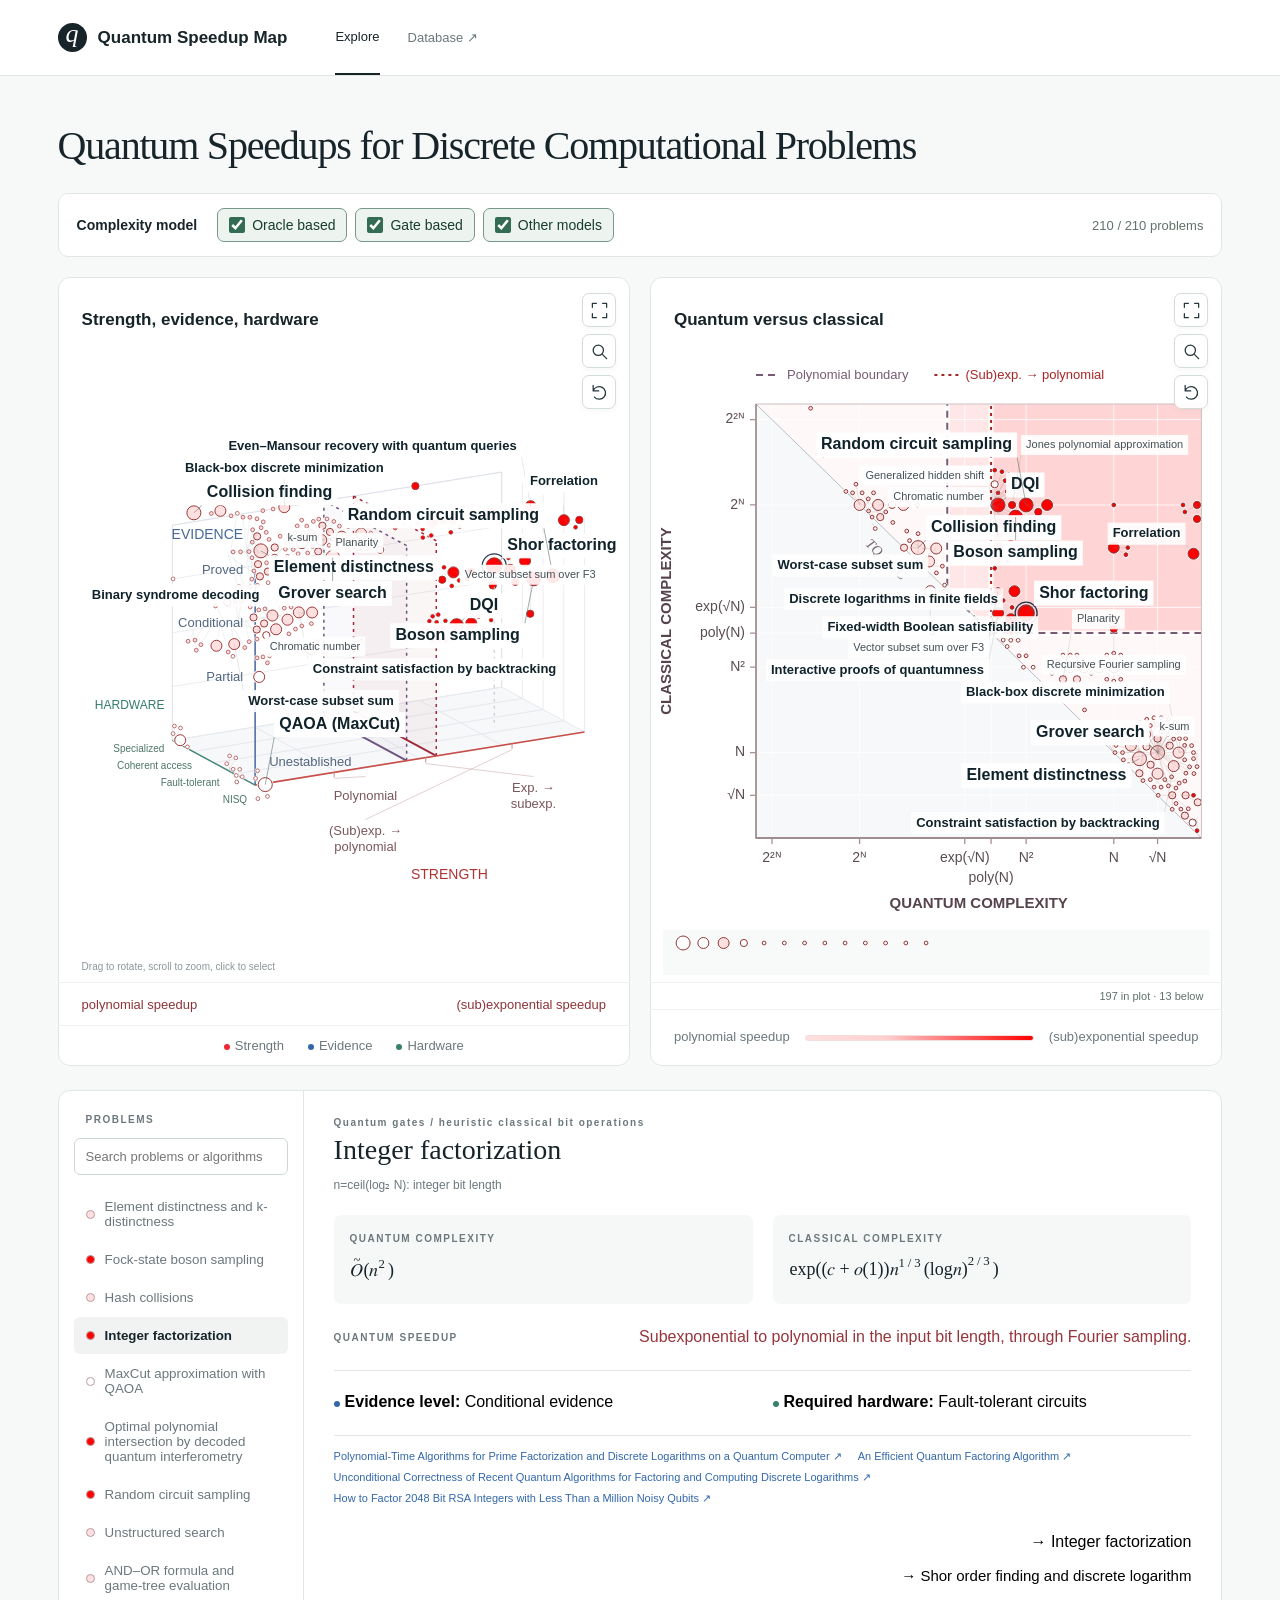
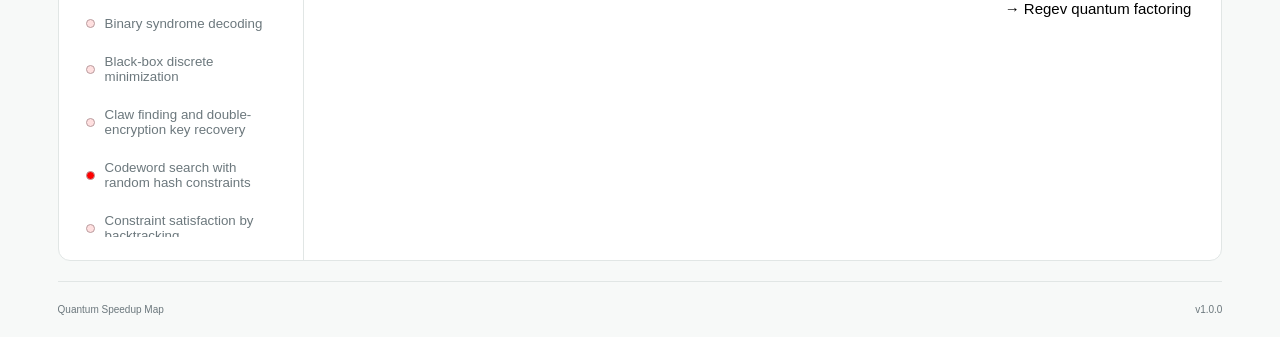
==== commit 0f00f31e: "Prepare v1.0.0 and deploy the website from stable releases" ====
--- a/visualization/demo/index.html
+++ b/visualization/demo/index.html
@@ -1,15 +1,3 @@
 <!doctype html>
-<html lang="en"><head><meta charset="utf-8"><meta name="viewport" content="width=device-width, initial-scale=1"><title>Quantum Speedup Map, Asymptotic View</title><link rel="stylesheet" href="style.css?v=b4c20beabd"></head>
-<body>
-<header><a class="brand" href="#"><span class="brand-icon">q</span>Quantum Speedup Map</a><nav><a href="#explore" class="active">Explore</a><a href="https://github.com/kkzky/Quantum-Speedup-Map" target="_blank" rel="noreferrer">Database ↗</a></nav></header>
-<main id="explore">
-<div class="intro"><h1>Quantum Speedups for Discrete Computational Problems</h1></div>
-<div id="resourceControls" class="resource-controls"></div>
-<div class="charts"><section class="chart-card asymptotic-card"><div class="chart-heading"><h2>Strength, evidence, hardware</h2></div><div class="canvas-wrap"><canvas id="scene" aria-label="Rotatable three-dimensional asymptotic speedup map"></canvas><span class="plot-help">Drag to rotate, scroll to zoom, click to select</span></div><div class="strength-guide"><span>polynomial speedup</span><span>(sub)exponential speedup</span></div><div class="axis-guide"><span><i class="dot red"></i>Strength</span><span><i class="dot blue"></i>Evidence</span><span><i class="dot green"></i>Hardware</span></div></section>
-<section class="chart-card cost-card"><div class="chart-heading"><h2>Quantum versus classical</h2></div><div class="canvas-wrap"><canvas id="cost" aria-label="Quantum and classical complexity in the principal comparison regime"></canvas></div><div class="cost-coverage" id="costCoverage"></div><div class="gradient-guide"><span>polynomial speedup</span><div class="gradient"></div><span>(sub)exponential speedup</span></div></section></div>
-<section class="selection"><aside><div class="eyebrow">PROBLEMS</div><label class="sr-only" for="problemFilter">Search problems or algorithms</label><input id="problemFilter" type="search" placeholder="Search problems or algorithms" autocomplete="off"><div id="problemList" role="list" aria-label="Select a problem"></div></aside><article id="detail" aria-live="polite" tabindex="-1"></article></section>
-<footer><span>Quantum Speedup Map</span><span>Asymptotic comparisons</span></footer>
-</main>
-<main id="entryPage" class="entry-page" hidden><div class="entry-toolbar"><a class="back-link" href="#explore">← Back to map</a><div class="wiki-search"><label class="sr-only" for="wikiInput">Search problems and algorithms</label><input id="wikiInput" type="search" placeholder="Search problems or algorithms" autocomplete="off"><div id="wikiResults" class="search-results" role="listbox" aria-label="Matching pages" hidden></div></div></div><article id="entryContent"></article></main>
-<div id="tooltip" role="tooltip" hidden></div>
-<script src="sample-data.js?v=6c692c40eb"></script><script src="entry-pages.js?v=c65b69d160"></script><script src="scene3d.js?v=6893c1b924"></script><script src="cost2d.js?v=a6ab16144f"></script><script src="app.js?v=ae5378851e"></script></body></html>
+<html lang="en"><head><meta charset="utf-8"><meta name="viewport" content="width=device-width,initial-scale=1"><title>Quantum Speedup Map</title></head>
+<body><a href="../../site/">Open Quantum Speedup Map</a><script>location.replace('../../site/'+location.search+location.hash);</script></body></html>
